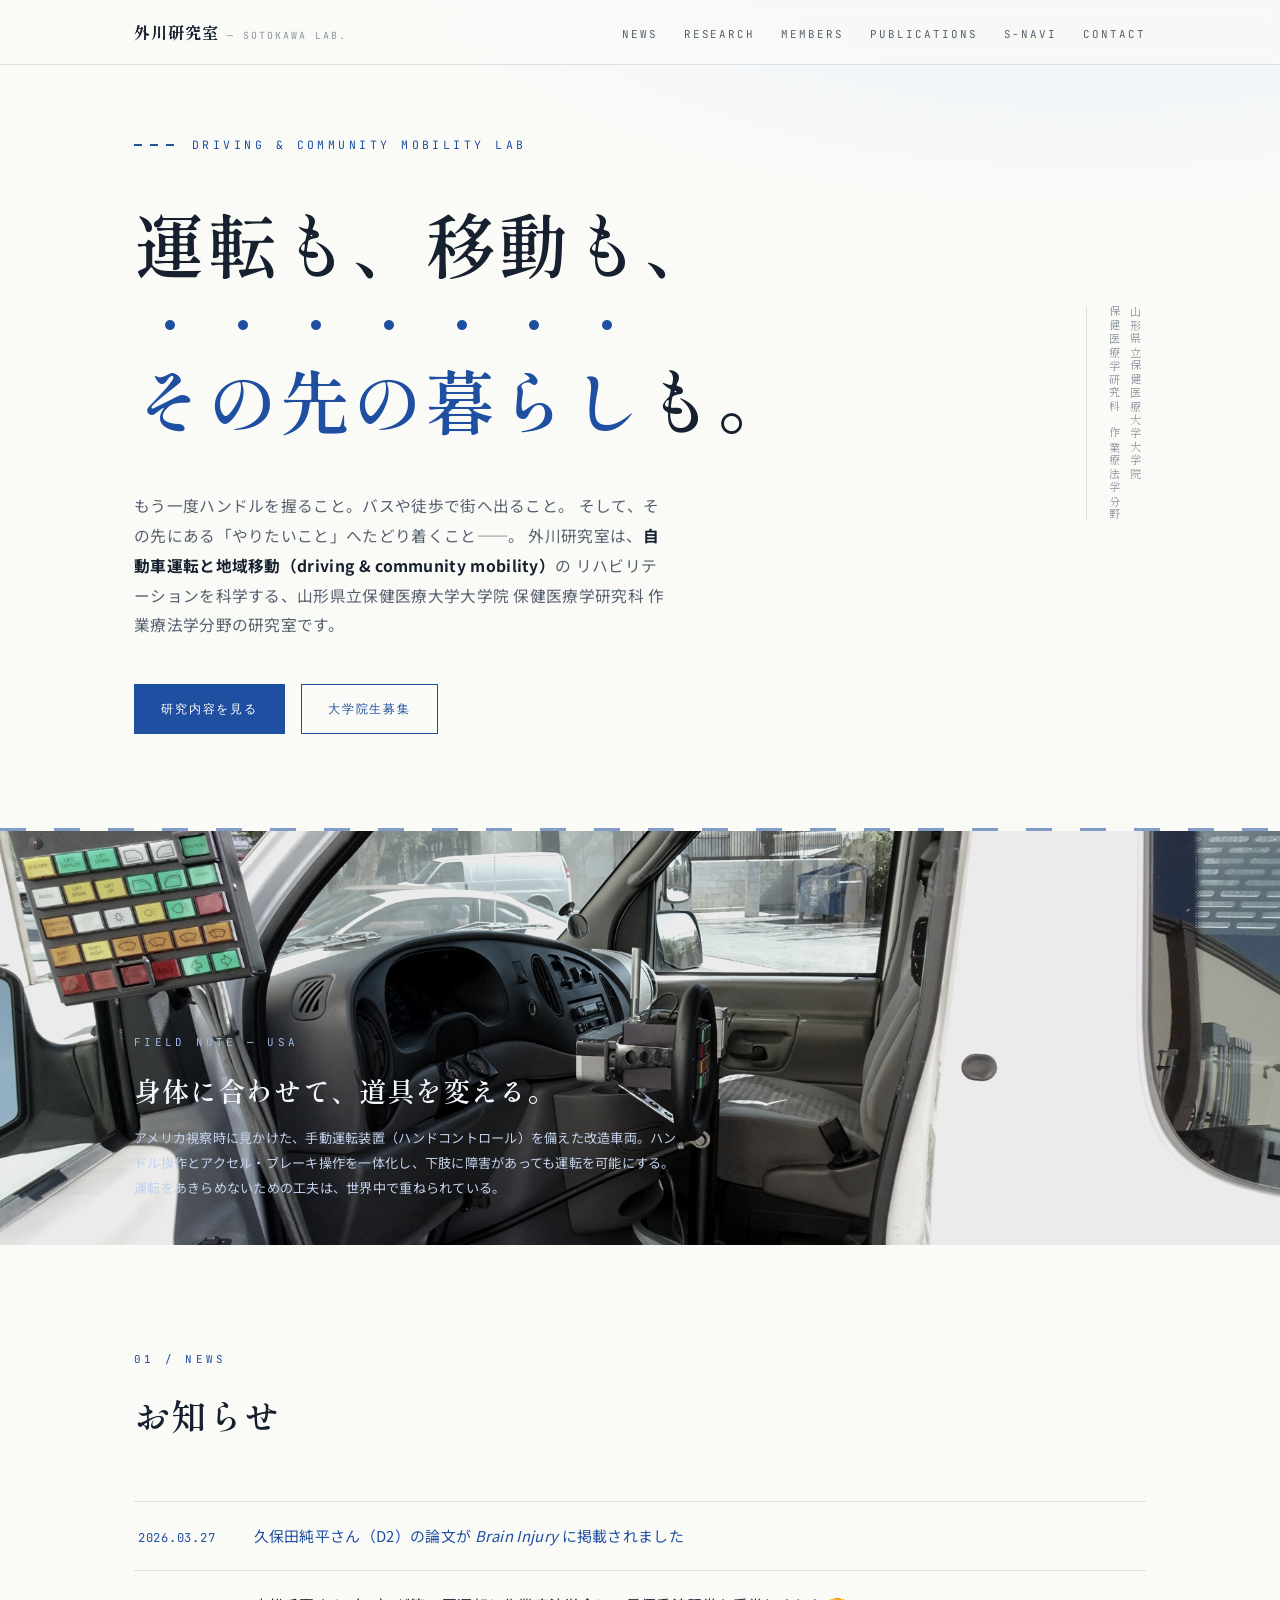
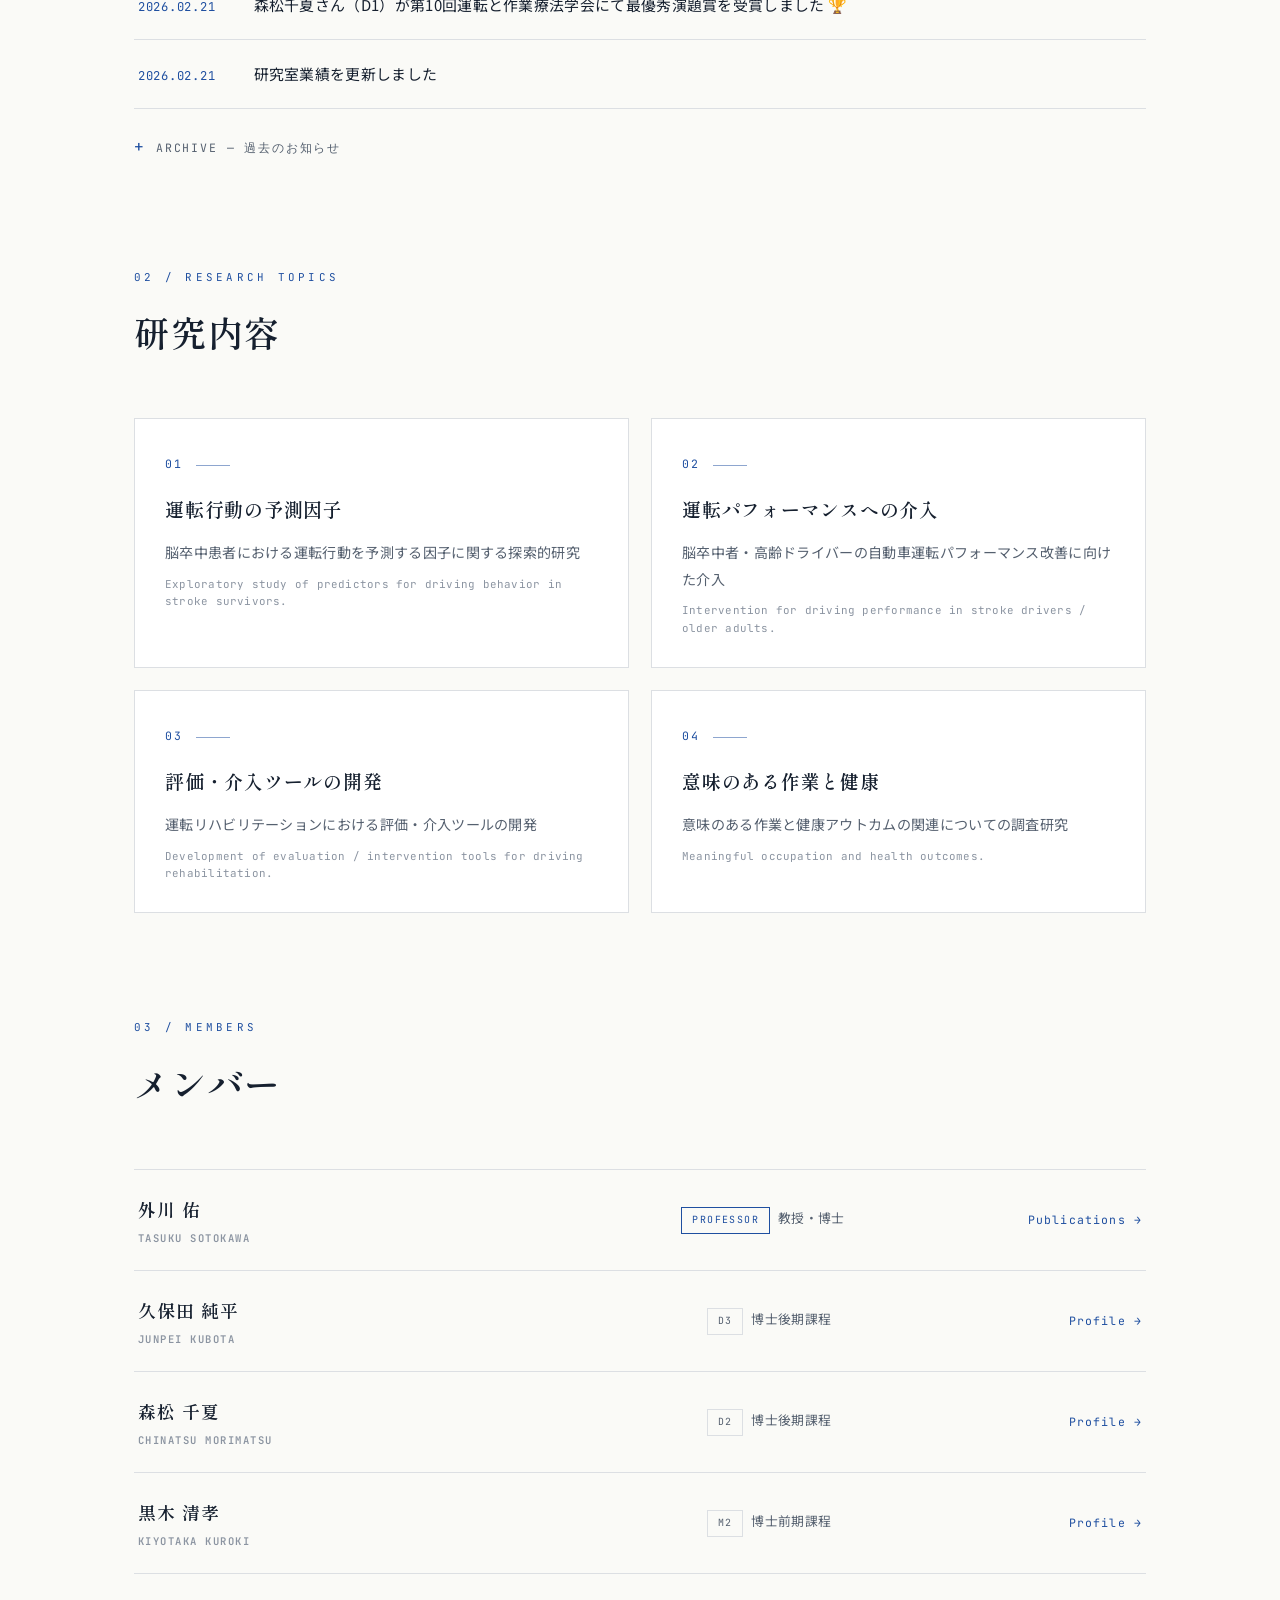
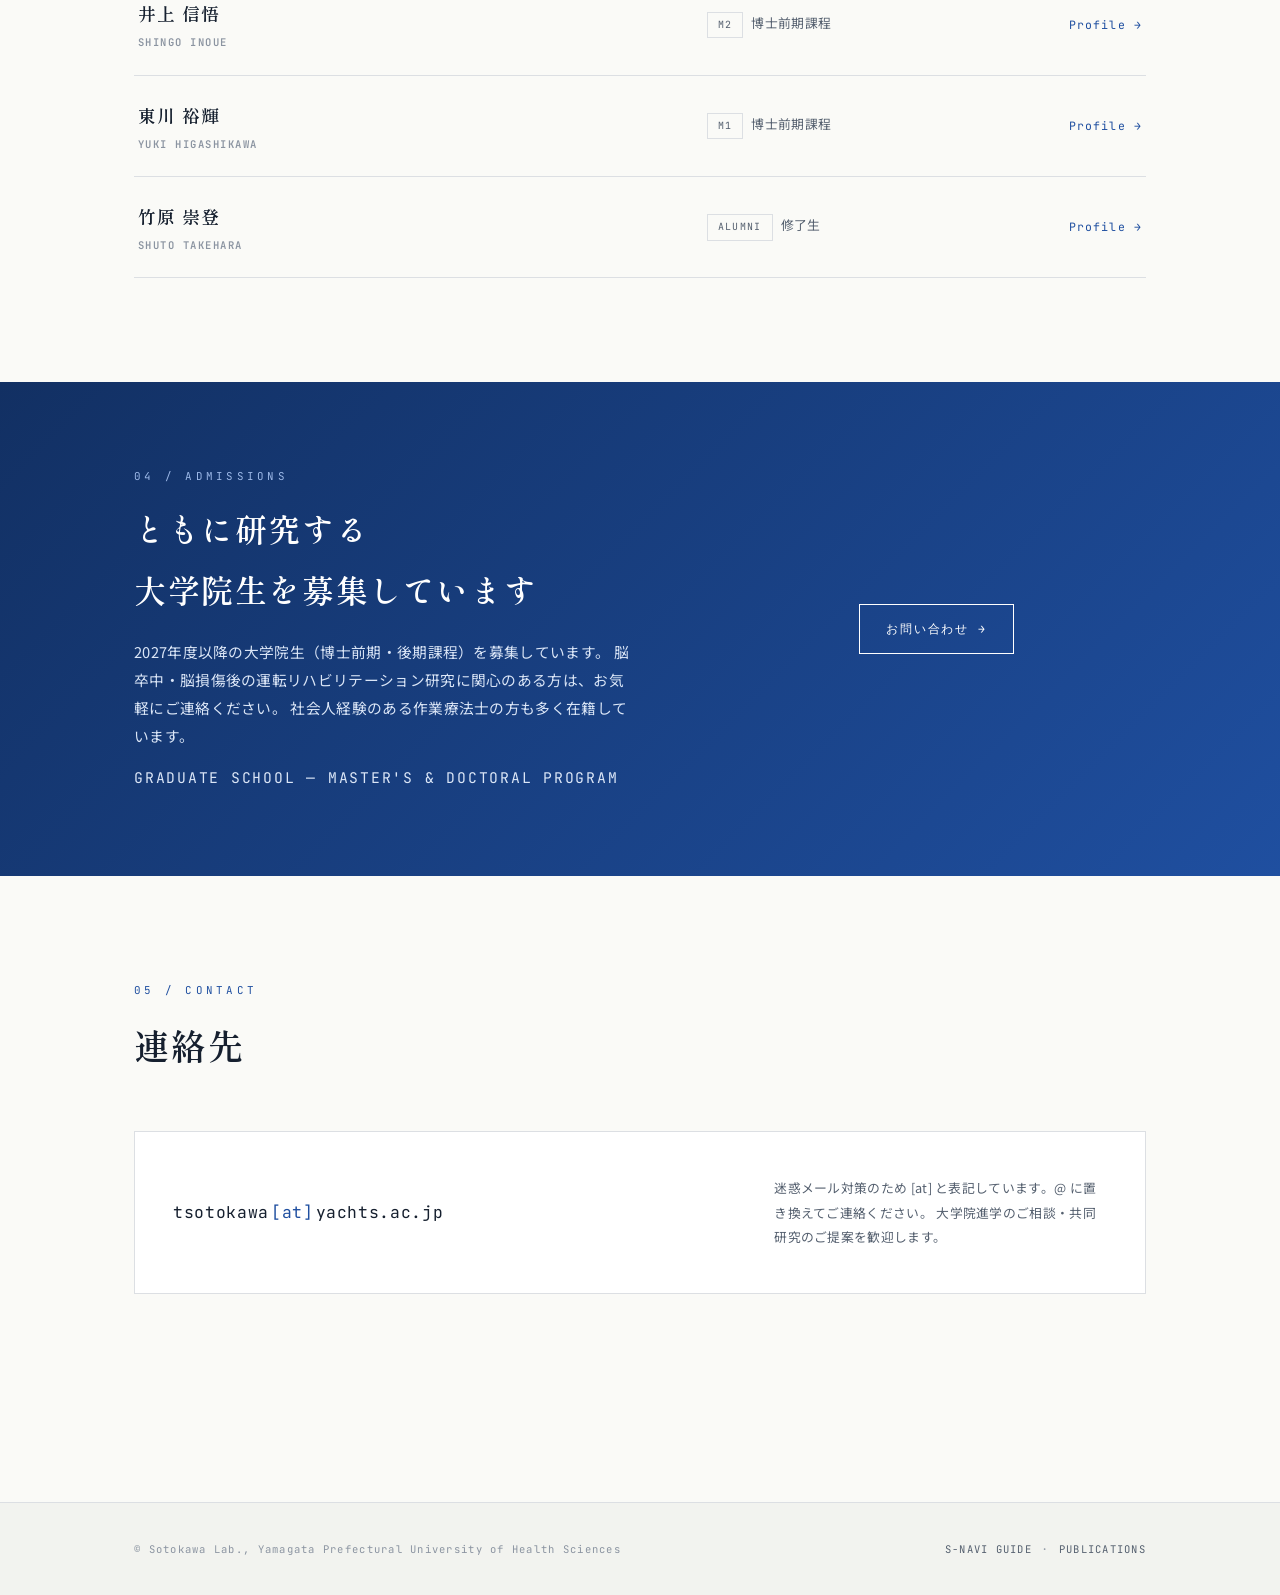
==== index.html @ 1667c3cc "実写真を追加：外川先生ポートレート・海外調査のフィールド写真 - members.html: 外川先生の顔写真を円形プロフィールに反映 - index.html: Hero直後にフィールド写真バンドを" ====
<!DOCTYPE html>
<html lang="ja">
<head>
<meta charset="UTF-8">
<meta name="viewport" content="width=device-width, initial-scale=1.0">
<title>外川研究室 Sotokawa Lab.｜山形県立保健医療大学</title>
<meta name="description" content="脳卒中・脳損傷後の自動車運転と地域移動（driving & community mobility）のリハビリテーションを研究する、山形県立保健医療大学 外川佑研究室。">
<link rel="preconnect" href="https://fonts.googleapis.com">
<link rel="preconnect" href="https://fonts.gstatic.com" crossorigin>
<link href="https://fonts.googleapis.com/css2?family=Shippori+Mincho+B1:wght@400;600;700&family=Noto+Sans+JP:wght@400;500;700&family=JetBrains+Mono:ital,wght@0,400;0,500;1,400&display=swap" rel="stylesheet">
<link rel="icon" href="favicon.svg" type="image/svg+xml">
<link rel="stylesheet" href="css/style.css">
</head>
<body>

<nav class="nav">
  <div class="nav-inner">
    <a class="nav-brand" href="index.html">外川研究室<span class="brand-en"> — SOTOKAWA LAB.</span></a>
    <ul class="nav-links">
      <li><a href="#news">News</a></li>
      <li><a href="#research">Research</a></li>
      <li><a href="members.html">Members</a></li>
      <li><a href="publications.html">Publications</a></li>
      <li><a href="snavi.html">S-Navi</a></li>
      <li><a href="#contact">Contact</a></li>
    </ul>
  </div>
</nav>

<!-- ================= HERO ================= -->
<header class="hero">
  <div class="hero-inner">
    <p class="hero-label rise">Driving &amp; Community Mobility Lab</p>
    <h1 class="hero-title rise">運転も、移動も、<br><em>その先の暮らし</em>も。</h1>
    <p class="hero-lede rise">
      もう一度ハンドルを握ること。バスや徒歩で街へ出ること。
      そして、その先にある「やりたいこと」へたどり着くこと——。
      外川研究室は、<strong>自動車運転と地域移動（driving &amp; community mobility）</strong>の
      リハビリテーションを科学する、山形県立保健医療大学大学院 保健医療学研究科 作業療法学分野の研究室です。
    </p>
    <div class="hero-cta rise">
      <a class="btn solid" href="#research">研究内容を見る</a>
      <a class="btn" href="#admissions">大学院生募集</a>
    </div>
    <div class="hero-vertical">山形県立保健医療大学大学院<br>保健医療学研究科　作業療法学分野</div>
  </div>
</header>

<hr class="road">

<!-- ================= FIELD PHOTO ================= -->
<section class="field-photo reveal">
  <div class="field-photo-media" style="background-image:url('img/adaptive-van-usa.jpg')" role="img" aria-label="アメリカで撮影した、手動運転装置（ハンドコントロール）を装備した改造車両の運転席"></div>
  <div class="field-photo-caption">
    <span class="sec-label">Field Note — USA</span>
    <p>身体に合わせて、道具を変える。</p>
    <p class="sub">アメリカ視察時に見かけた、手動運転装置（ハンドコントロール）を備えた改造車両。ハンドル操作とアクセル・ブレーキ操作を一体化し、下肢に障害があっても運転を可能にする。運転をあきらめないための工夫は、世界中で重ねられている。</p>
  </div>
</section>

<!-- ================= NEWS ================= -->
<section class="section" id="news">
  <div class="sec-head reveal">
    <span class="sec-label">01 / News</span>
    <h2 class="sec-title">お知らせ</h2>
  </div>
  <ul class="news-list reveal">
    <li>
      <span class="news-date">2026.03.27</span>
      <span class="news-body"><a href="https://www.tandfonline.com/eprint/IPPAYUHFFEUCVNZJGW8H/full?target=10.1080/02699052.2026.2617467">久保田純平さん（D2）の論文が <i>Brain Injury</i> に掲載されました</a></span>
    </li>
    <li>
      <span class="news-date">2026.02.21</span>
      <span class="news-body">森松千夏さん（D1）が第10回運転と作業療法学会にて最優秀演題賞を受賞しました 🏆</span>
    </li>
    <li>
      <span class="news-date">2026.02.21</span>
      <span class="news-body">研究室業績を更新しました</span>
    </li>
  </ul>
  <details class="archive reveal">
    <summary>Archive — 過去のお知らせ</summary>
    <ul class="news-list">
      <li>
        <span class="news-date">2025.04.22</span>
        <span class="news-body"><a href="https://pmc.ncbi.nlm.nih.gov/articles/PMC12008731/">竹原崇登さん（D3）の論文が <i>Cureus Journal of Medical Science</i> に掲載されました</a></span>
      </li>
      <li>
        <span class="news-date">2025.02.09</span>
        <span class="news-body"><a href="snavi-r-matching.html">RでSナビデータと神経心理検査データベースをマッチングする方法を公開しました</a></span>
      </li>
    </ul>
  </details>
</section>

<!-- ================= RESEARCH ================= -->
<section class="section" id="research">
  <div class="sec-head reveal">
    <span class="sec-label">02 / Research Topics</span>
    <h2 class="sec-title">研究内容</h2>
  </div>
  <div class="topics">
    <article class="topic reveal">
      <span class="topic-no">01</span>
      <h3>運転行動の予測因子</h3>
      <p>脳卒中患者における運転行動を予測する因子に関する探索的研究</p>
      <span class="en">Exploratory study of predictors for driving behavior in stroke survivors.</span>
    </article>
    <article class="topic reveal">
      <span class="topic-no">02</span>
      <h3>運転パフォーマンスへの介入</h3>
      <p>脳卒中者・高齢ドライバーの自動車運転パフォーマンス改善に向けた介入</p>
      <span class="en">Intervention for driving performance in stroke drivers / older adults.</span>
    </article>
    <article class="topic reveal">
      <span class="topic-no">03</span>
      <h3>評価・介入ツールの開発</h3>
      <p>運転リハビリテーションにおける評価・介入ツールの開発</p>
      <span class="en">Development of evaluation / intervention tools for driving rehabilitation.</span>
    </article>
    <article class="topic reveal">
      <span class="topic-no">04</span>
      <h3>意味のある作業と健康</h3>
      <p>意味のある作業と健康アウトカムの関連についての調査研究</p>
      <span class="en">Meaningful occupation and health outcomes.</span>
    </article>
  </div>
</section>

<!-- ================= MEMBERS ================= -->
<section class="section" id="members">
  <div class="sec-head reveal">
    <span class="sec-label">03 / Members</span>
    <h2 class="sec-title">メンバー</h2>
  </div>
  <div class="member-rows reveal">
    <div class="member-row">
      <div class="member-name">外川 佑<span class="romaji">Tasuku Sotokawa</span></div>
      <div class="member-role"><span class="tag prof">Professor</span>教授・博士</div>
      <a class="member-link" href="publications.html">Publications →</a>
    </div>
    <div class="member-row">
      <div class="member-name">久保田 純平<span class="romaji">Junpei Kubota</span></div>
      <div class="member-role"><span class="tag">D3</span>博士後期課程</div>
      <a class="member-link" href="members.html#kubota">Profile →</a>
    </div>
    <div class="member-row">
      <div class="member-name">森松 千夏<span class="romaji">Chinatsu Morimatsu</span></div>
      <div class="member-role"><span class="tag">D2</span>博士後期課程</div>
      <a class="member-link" href="members.html#morimatsu">Profile →</a>
    </div>
    <div class="member-row">
      <div class="member-name">黒木 清孝<span class="romaji">Kiyotaka Kuroki</span></div>
      <div class="member-role"><span class="tag">M2</span>博士前期課程</div>
      <a class="member-link" href="members.html#kuroki">Profile →</a>
    </div>
    <div class="member-row">
      <div class="member-name">井上 信悟<span class="romaji">Shingo Inoue</span></div>
      <div class="member-role"><span class="tag">M2</span>博士前期課程</div>
      <a class="member-link" href="members.html#inoue">Profile →</a>
    </div>
    <div class="member-row">
      <div class="member-name">東川 裕輝<span class="romaji">Yuki Higashikawa</span></div>
      <div class="member-role"><span class="tag">M1</span>博士前期課程</div>
      <a class="member-link" href="members.html#higashikawa">Profile →</a>
    </div>
    <div class="member-row">
      <div class="member-name">竹原 崇登<span class="romaji">Shuto Takehara</span></div>
      <div class="member-role"><span class="tag">Alumni</span>修了生</div>
      <a class="member-link" href="members.html#takehara">Profile →</a>
    </div>
  </div>
</section>

<!-- ================= ADMISSIONS ================= -->
<div class="admissions" id="admissions">
  <div class="admissions-inner">
    <div class="reveal">
      <span class="sec-label">04 / Admissions</span>
      <h2>ともに研究する<br>大学院生を募集しています</h2>
      <p>
        2027年度以降の大学院生（博士前期・後期課程）を募集しています。
        脳卒中・脳損傷後の運転リハビリテーション研究に関心のある方は、お気軽にご連絡ください。
        社会人経験のある作業療法士の方も多く在籍しています。
      </p>
      <p class="admissions-note">GRADUATE SCHOOL — MASTER'S &amp; DOCTORAL PROGRAM</p>
    </div>
    <div class="reveal" style="text-align:center;">
      <a class="btn" href="#contact">お問い合わせ →</a>
    </div>
  </div>
</div>

<!-- ================= CONTACT ================= -->
<section class="section" id="contact">
  <div class="sec-head reveal">
    <span class="sec-label">05 / Contact</span>
    <h2 class="sec-title">連絡先</h2>
  </div>
  <div class="contact-box reveal">
    <div>
      <div class="contact-mail" id="mail">tsotokawa<span class="at">[at]</span>yachts.ac.jp</div>
    </div>
    <p class="contact-note">
      迷惑メール対策のため [at] と表記しています。@ に置き換えてご連絡ください。
      大学院進学のご相談・共同研究のご提案を歓迎します。
    </p>
  </div>
</section>

<footer class="footer">
  <div class="footer-inner">
    <span>© Sotokawa Lab., Yamagata Prefectural University of Health Sciences</span>
    <span><a href="snavi.html">S-NAVI GUIDE</a> ・ <a href="publications.html">PUBLICATIONS</a></span>
  </div>
</footer>

<script src="js/main.js"></script>
</body>
</html>
---- css/style.css ----
/* ==========================================================
   Sotokawa Lab. — アカデミック×ミニマル / ブルー基調
   Typography-driven: Shippori Mincho B1 × Noto Sans JP × JetBrains Mono
   ========================================================== */

:root {
  --paper: #fafaf7;
  --paper-2: #f2f3ef;
  --ink: #16202f;
  --ink-2: #55606f;
  --ink-3: #8b94a1;
  --blue: #1f4fa0;
  --blue-deep: #123063;
  --blue-pale: #e9f0fa;
  --line: #dcdfe3;
  --serif: 'Shippori Mincho B1', 'Hiragino Mincho ProN', serif;
  --sans: 'Noto Sans JP', 'Hiragino Kaku Gothic ProN', sans-serif;
  --mono: 'JetBrains Mono', 'Consolas', monospace;
  --maxw: 1060px;
}

* { margin: 0; padding: 0; box-sizing: border-box; }

html { scroll-behavior: smooth; scroll-padding-top: 84px; }

body {
  font-family: var(--sans);
  font-weight: 400;
  background: var(--paper);
  color: var(--ink);
  line-height: 1.9;
  font-size: 15.5px;
  letter-spacing: 0.02em;
  -webkit-font-smoothing: antialiased;
}

::selection { background: var(--blue); color: #fff; }

a { color: var(--blue); text-decoration: none; }
a:hover { text-decoration: underline; text-underline-offset: 3px; }

/* ---------- 道路のセンターライン（シグネチャ・ディバイダ） ---------- */
.road {
  height: 3px;
  border: 0;
  background: repeating-linear-gradient(90deg,
    var(--blue) 0 26px, transparent 26px 54px);
  opacity: .55;
  margin: 0;
}

/* ---------- ナビゲーション ---------- */
.nav {
  position: fixed; top: 0; left: 0; right: 0; z-index: 100;
  background: rgba(250, 250, 247, .85);
  backdrop-filter: blur(10px);
  border-bottom: 1px solid var(--line);
}
.nav-inner {
  max-width: var(--maxw); margin: 0 auto;
  padding: 0 24px; height: 64px;
  display: flex; align-items: center; justify-content: space-between;
}
.nav-brand {
  font-family: var(--serif); font-weight: 700; font-size: 1.02rem;
  color: var(--ink); letter-spacing: .06em; white-space: nowrap;
}
.nav-brand:hover { text-decoration: none; color: var(--blue); }
.brand-en {
  font-family: var(--mono); font-weight: 400; font-size: .62rem;
  letter-spacing: .2em; color: var(--ink-3);
}
.nav-links {
  display: flex; gap: 26px; list-style: none;
  overflow-x: auto; scrollbar-width: none;
}
.nav-links::-webkit-scrollbar { display: none; }
.nav-links a {
  font-family: var(--mono); font-size: .68rem; letter-spacing: .18em;
  color: var(--ink-2); text-transform: uppercase; white-space: nowrap;
  padding-bottom: 4px; border-bottom: 2px solid transparent;
}
.nav-links a:hover, .nav-links a.active {
  color: var(--blue); border-bottom-color: var(--blue); text-decoration: none;
}
@media (max-width: 720px) {
  .nav-links { gap: 14px; }
  .nav-links a { font-size: .6rem; letter-spacing: .08em; }
  .nav-brand { font-size: .88rem; }
  .nav-brand .brand-en { display: none; }
}

/* ---------- ヒーロー ---------- */
.hero {
  min-height: 92vh;
  display: flex; align-items: center;
  position: relative;
  overflow: hidden;
  background:
    radial-gradient(1200px 500px at 85% -10%, var(--blue-pale) 0%, transparent 60%),
    var(--paper);
}
.hero-inner {
  max-width: var(--maxw); margin: 0 auto; padding: 120px 24px 80px;
  width: 100%;
  position: relative;
}
.hero-label {
  font-family: var(--mono); font-size: .72rem; letter-spacing: .3em;
  color: var(--blue); text-transform: uppercase;
  display: flex; align-items: center; gap: 14px;
  margin-bottom: 34px;
}
.hero-label::before {
  content: ""; display: block; width: 44px; height: 2px;
  background: repeating-linear-gradient(90deg, var(--blue) 0 8px, transparent 8px 16px);
}
.hero-title {
  font-family: var(--serif); font-weight: 600;
  font-size: clamp(2.4rem, 6vw, 4.4rem);
  line-height: 1.5; letter-spacing: .04em;
  margin-bottom: 40px;
}
.hero-title em {
  font-style: normal; color: var(--blue);
  text-emphasis: filled dot var(--blue);
  -webkit-text-emphasis: filled dot var(--blue);
}
.hero-lede {
  max-width: 34em; color: var(--ink-2); font-size: .98rem;
  margin-bottom: 44px;
}
.hero-lede strong { color: var(--ink); font-weight: 700; }
.hero-cta { display: flex; gap: 16px; flex-wrap: wrap; }
.btn {
  display: inline-block; font-family: var(--mono); font-size: .72rem;
  letter-spacing: .16em; text-transform: uppercase;
  padding: 13px 26px; border: 1px solid var(--blue);
  color: var(--blue); transition: all .25s ease;
}
.btn:hover { background: var(--blue); color: #fff; text-decoration: none; }
.btn.solid { background: var(--blue); color: #fff; }
.btn.solid:hover { background: var(--blue-deep); border-color: var(--blue-deep); }

/* 縦書きアクセント */
.hero-vertical {
  position: absolute; right: 24px; top: 50%;
  transform: translateY(-50%);
  writing-mode: vertical-rl;
  font-family: var(--serif); font-size: .7rem; letter-spacing: .22em;
  color: var(--ink-3);
  border-left: 1px solid var(--line); padding-left: 16px;
  height: auto; max-height: 76vh;
}
@media (max-width: 900px) { .hero-vertical { display: none; } }

/* ヒーロー登場アニメーション */
.hero .rise { opacity: 0; transform: translateY(22px); animation: rise .9s cubic-bezier(.2,.7,.3,1) forwards; }
.hero .rise:nth-child(1) { animation-delay: .1s; }
.hero .rise:nth-child(2) { animation-delay: .25s; }
.hero .rise:nth-child(3) { animation-delay: .45s; }
.hero .rise:nth-child(4) { animation-delay: .6s; }
@keyframes rise { to { opacity: 1; transform: none; } }

/* ---------- フィールドフォト（ブルーデュオトーン写真バンド） ---------- */
.field-photo {
  position: relative; height: 46vh; min-height: 320px; max-height: 520px;
  overflow: hidden; background: var(--blue-deep);
}
.field-photo-media {
  position: absolute; inset: 0;
  background-size: cover; background-position: center 38%;
  filter: grayscale(60%) contrast(1.1) brightness(.92);
}
.field-photo::before {
  content: ""; position: absolute; inset: 0;
  background:
    linear-gradient(180deg, rgba(18,48,99,.1) 0%, rgba(13,22,40,.88) 100%),
    linear-gradient(90deg, rgba(18,48,99,.5) 0%, transparent 55%);
  mix-blend-mode: multiply;
}
.field-photo-caption {
  position: absolute; left: 0; right: 0; bottom: 0; z-index: 1;
  max-width: var(--maxw); margin: 0 auto; padding: 0 24px 34px;
}
.field-photo-caption .sec-label { color: #9db9e8; }
.field-photo-caption p {
  font-family: var(--serif); font-weight: 600; color: #f3f6fc;
  font-size: clamp(1.2rem, 2.6vw, 1.7rem); letter-spacing: .04em;
  margin: 6px 0 10px;
}
.field-photo-caption p.sub {
  font-family: var(--sans); font-weight: 400; font-size: .82rem;
  color: #c3d2ec; max-width: 42em; line-height: 1.9; letter-spacing: .02em;
}
@media (max-width: 640px) {
  .field-photo { height: 56vh; }
}

/* ---------- セクション共通 ---------- */
.section { max-width: var(--maxw); margin: 0 auto; padding: 104px 24px 0; }
.section:last-of-type { padding-bottom: 104px; }
.sec-head { margin-bottom: 52px; }
.sec-label {
  font-family: var(--mono); font-size: .68rem; letter-spacing: .3em;
  color: var(--blue); text-transform: uppercase; display: block;
  margin-bottom: 12px;
}
.sec-title {
  font-family: var(--serif); font-weight: 600;
  font-size: clamp(1.6rem, 3.2vw, 2.2rem); letter-spacing: .05em;
}

/* スクロール・リビール */
.reveal { opacity: 0; transform: translateY(26px); transition: opacity .8s ease, transform .8s cubic-bezier(.2,.7,.3,1); }
.reveal.in { opacity: 1; transform: none; }

/* ---------- News ---------- */
.news-list { list-style: none; border-top: 1px solid var(--line); }
.news-list li {
  display: flex; gap: 28px; padding: 20px 4px;
  border-bottom: 1px solid var(--line); align-items: baseline;
}
.news-date {
  font-family: var(--mono); font-size: .76rem; color: var(--blue);
  letter-spacing: .06em; flex: 0 0 7.2em;
}
.news-body { flex: 1; font-size: .93rem; }
@media (max-width: 600px) {
  .news-list li { flex-direction: column; gap: 4px; }
}
details.archive { margin-top: 22px; }
details.archive summary {
  cursor: pointer; font-family: var(--mono); font-size: .72rem;
  letter-spacing: .16em; color: var(--ink-2); text-transform: uppercase;
  list-style: none; display: inline-flex; align-items: center; gap: 10px;
}
details.archive summary::-webkit-details-marker { display: none; }
details.archive summary::before { content: "+"; color: var(--blue); font-size: 1rem; }
details.archive[open] summary::before { content: "−"; }
details.archive summary:hover { color: var(--blue); }
details.archive .news-list { margin-top: 14px; border-top-color: transparent; }

/* ---------- Research（4カード） ---------- */
.topics { display: grid; grid-template-columns: 1fr 1fr; gap: 22px; }
@media (max-width: 720px) { .topics { grid-template-columns: 1fr; } }
.topic {
  border: 1px solid var(--line); background: #fff;
  padding: 34px 30px 30px; position: relative;
  transition: border-color .3s ease, transform .3s ease, box-shadow .3s ease;
}
.topic:hover {
  border-color: var(--blue); transform: translateY(-4px);
  box-shadow: 0 14px 34px -18px rgba(31, 79, 160, .35);
}
.topic-no {
  font-family: var(--mono); font-size: .72rem; letter-spacing: .2em;
  color: var(--blue); display: block; margin-bottom: 16px;
}
.topic-no::after {
  content: ""; display: inline-block; vertical-align: middle;
  width: 34px; height: 1px; background: var(--blue); margin-left: 12px; opacity: .5;
}
.topic h3 {
  font-family: var(--serif); font-weight: 600; font-size: 1.18rem;
  letter-spacing: .04em; margin-bottom: 12px;
}
.topic p { font-size: .88rem; color: var(--ink-2); margin-bottom: 10px; }
.topic .en {
  font-family: var(--mono); font-size: .68rem; color: var(--ink-3);
  letter-spacing: .02em; line-height: 1.6; display: block;
}

/* ---------- Members ---------- */
.member-rows { border-top: 1px solid var(--line); }
.member-row {
  display: grid; grid-template-columns: 1.6fr 1fr auto;
  gap: 18px; align-items: center;
  padding: 22px 4px; border-bottom: 1px solid var(--line);
  transition: background .25s ease;
}
.member-row:hover { background: #fff; }
.member-name { font-family: var(--serif); font-weight: 600; font-size: 1.12rem; letter-spacing: .06em; }
.member-name .romaji {
  font-family: var(--mono); font-size: .66rem; color: var(--ink-3);
  letter-spacing: .14em; display: block; margin-top: 2px; text-transform: uppercase;
}
.member-role { font-size: .8rem; color: var(--ink-2); }
.tag {
  display: inline-block; font-family: var(--mono); font-size: .62rem;
  letter-spacing: .14em; padding: 3px 10px; border: 1px solid var(--line);
  color: var(--ink-2); margin-right: 8px; text-transform: uppercase;
}
.tag.prof { border-color: var(--blue); color: var(--blue); }
.member-link { font-family: var(--mono); font-size: .72rem; letter-spacing: .1em; white-space: nowrap; }
@media (max-width: 640px) {
  .member-row { grid-template-columns: 1fr; gap: 6px; }
}

/* ---------- Admissions ---------- */
.admissions {
  background: linear-gradient(135deg, var(--blue-deep) 0%, var(--blue) 100%);
  color: #fff; margin-top: 104px;
}
.admissions-inner {
  max-width: var(--maxw); margin: 0 auto; padding: 84px 24px;
  display: grid; grid-template-columns: 1.3fr 1fr; gap: 48px; align-items: center;
}
@media (max-width: 760px) { .admissions-inner { grid-template-columns: 1fr; } }
.admissions .sec-label { color: #9db9e8; }
.admissions h2 {
  font-family: var(--serif); font-weight: 600;
  font-size: clamp(1.5rem, 3vw, 2rem); letter-spacing: .05em; margin-bottom: 18px;
}
.admissions p { font-size: .92rem; color: #dbe6f7; max-width: 34em; }
.admissions .btn { border-color: #fff; color: #fff; }
.admissions .btn:hover { background: #fff; color: var(--blue-deep); }
.admissions-note { font-family: var(--mono); font-size: .68rem; letter-spacing: .12em; color: #9db9e8; margin-top: 14px; }

/* ---------- Contact ---------- */
.contact-box {
  border: 1px solid var(--line); background: #fff; padding: 44px 38px;
  display: flex; flex-wrap: wrap; gap: 34px; justify-content: space-between; align-items: center;
}
.contact-mail { font-family: var(--mono); font-size: 1.02rem; letter-spacing: .04em; color: var(--ink); }
.contact-mail .at { color: var(--blue); padding: 0 2px; }
.contact-note { font-size: .8rem; color: var(--ink-2); max-width: 26em; }

/* ---------- フッター ---------- */
.footer { margin-top: 104px; border-top: 1px solid var(--line); background: var(--paper-2); }
.footer-inner {
  max-width: var(--maxw); margin: 0 auto; padding: 36px 24px;
  display: flex; flex-wrap: wrap; gap: 12px; justify-content: space-between;
  font-family: var(--mono); font-size: .66rem; letter-spacing: .12em; color: var(--ink-3);
}
.footer a { color: var(--ink-2); }

/* ---------- サブページ・ヘッダ ---------- */
.page-head {
  max-width: var(--maxw); margin: 0 auto; padding: 150px 24px 0;
}
.page-head .sec-label { margin-bottom: 14px; }
.page-head h1 {
  font-family: var(--serif); font-weight: 600;
  font-size: clamp(2rem, 4.6vw, 3rem); letter-spacing: .05em; margin-bottom: 18px;
}
.page-head .lede { color: var(--ink-2); font-size: .95rem; max-width: 40em; margin-bottom: 44px; }

/* ---------- Publications ---------- */
.pub-year {
  font-family: var(--mono); font-size: 1rem; letter-spacing: .2em; color: var(--blue);
  margin: 56px 0 6px; display: flex; align-items: center; gap: 18px;
}
.pub-year::after { content: ""; flex: 1; height: 1px; background: var(--line); }
.pub-list { list-style: none; counter-reset: pub; }
.pub-list li {
  counter-increment: pub;
  padding: 16px 0 16px 3.2em; position: relative;
  border-bottom: 1px dashed var(--line);
  font-size: .89rem; color: var(--ink-2); line-height: 1.85;
}
.pub-list li::before {
  content: counter(pub, decimal-leading-zero);
  position: absolute; left: 0; top: 18px;
  font-family: var(--mono); font-size: .72rem; color: var(--ink-3); letter-spacing: .08em;
}
.pub-list b { color: var(--ink); font-weight: 700; }
.pub-list a { word-break: break-word; }

/* ---------- Members ページ（プロフィール） ---------- */
.profile {
  border: 1px solid var(--line); background: #fff;
  padding: 36px 34px; margin-bottom: 22px;
  display: grid; grid-template-columns: auto 1fr; gap: 28px; align-items: start;
}
@media (max-width: 620px) { .profile { grid-template-columns: 1fr; } }
.profile-avatar {
  width: 76px; height: 76px; border-radius: 50%;
  background: var(--blue-pale); color: var(--blue);
  font-family: var(--serif); font-weight: 600; font-size: 1.5rem;
  display: flex; align-items: center; justify-content: center; letter-spacing: .05em;
  flex-shrink: 0; overflow: hidden;
}
.profile-avatar.has-photo { border: 1px solid var(--line); }
.profile-avatar.has-photo img {
  width: 100%; height: 100%; object-fit: cover; display: block;
}
.profile h3 { font-family: var(--serif); font-size: 1.3rem; font-weight: 600; letter-spacing: .05em; }
.profile .romaji { font-family: var(--mono); font-size: .68rem; letter-spacing: .16em; color: var(--ink-3); text-transform: uppercase; }
.profile .role { margin: 8px 0 12px; }
.profile p { font-size: .88rem; color: var(--ink-2); }
.profile ul { margin: 10px 0 0 1.2em; font-size: .85rem; color: var(--ink-2); }
.profile li { margin: 6px 0; line-height: 1.75; }
.profile h4 {
  font-family: var(--mono); font-size: .66rem; font-weight: 500;
  letter-spacing: .22em; color: var(--blue); text-transform: uppercase;
  margin: 26px 0 2px; display: flex; align-items: center; gap: 12px;
}
.profile h4::after { content: ""; flex: 1; height: 1px; background: var(--line); }

/* ---------- 記事本文（ガイドページ） ---------- */
.article { max-width: 780px; }
.article h2 {
  font-family: var(--serif); font-weight: 600; font-size: 1.35rem;
  letter-spacing: .05em; margin: 60px 0 18px;
  padding-left: 16px; border-left: 3px solid var(--blue);
}
.article h3 {
  font-family: var(--serif); font-weight: 600; font-size: 1.08rem;
  letter-spacing: .04em; margin: 40px 0 12px; color: var(--blue-deep);
}
.article p { margin: 0 0 18px; font-size: .93rem; }
.article ul { margin: 0 0 18px 1.4em; font-size: .93rem; }
.article ul ul { margin-bottom: 0; }
.article li { margin: 4px 0; }
.article img {
  width: 100%; height: auto; border: 1px solid var(--line);
  margin: 10px 0 6px; display: block;
}
.article .caption {
  font-family: var(--mono); font-size: .66rem; letter-spacing: .1em;
  color: var(--ink-3); margin-bottom: 28px;
}
.article .note {
  background: var(--blue-pale); border-left: 3px solid var(--blue);
  padding: 18px 22px; font-size: .85rem; margin: 24px 0;
}
.crumb {
  font-family: var(--mono); font-size: .68rem; letter-spacing: .14em;
  text-transform: uppercase;
}
.guide-toc { list-style: none; border-top: 1px solid var(--line); max-width: 780px; }
.guide-toc li { border-bottom: 1px solid var(--line); }
.guide-toc a {
  display: flex; justify-content: space-between; align-items: baseline; gap: 18px;
  padding: 16px 4px; color: var(--ink); font-size: .92rem;
}
.guide-toc a:hover { color: var(--blue); text-decoration: none; background: #fff; }
.guide-toc .where {
  font-family: var(--mono); font-size: .62rem; letter-spacing: .12em;
  color: var(--ink-3); white-space: nowrap; text-transform: uppercase;
}

/* ---------- コードブロック ---------- */
.codeblock {
  margin: 30px 0 40px;
  border: 1px solid #26314a; border-radius: 6px; overflow: hidden;
  box-shadow: 0 10px 26px -18px rgba(18, 48, 99, .5);
}
.codeblock-head {
  display: flex; justify-content: space-between; align-items: center;
  padding: 9px 14px; background: #1b2438; border-bottom: 1px solid #26314a;
  font-family: var(--mono); font-size: .66rem; letter-spacing: .12em; color: #9db3d8;
}
.codeblock-head .lang {
  display: inline-block; background: var(--blue); color: #fff;
  font-size: .58rem; letter-spacing: .18em; padding: 2px 8px;
  border-radius: 3px; margin-right: 10px; vertical-align: 1px;
}
.codeblock-head a { font-family: var(--mono); color: #9db3d8; }
.codeblock-head a:hover { color: #fff; }
.codeblock-head .btn-copy {
  cursor: pointer; border: 1px solid #3a4a6e; background: transparent;
  font-family: var(--mono); font-size: .6rem; letter-spacing: .1em;
  padding: 3px 10px; color: #9db3d8; border-radius: 3px;
}
.codeblock-head .btn-copy:hover { border-color: #fff; color: #fff; }
.codeblock pre {
  margin: 0; padding: 18px 20px; overflow-x: auto;
  background: #131b2c; color: #dce5f5;
  font-family: var(--mono); font-size: .78rem; line-height: 1.7;
}
.codeblock pre code { font-family: inherit; }

/* Rシンタックスハイライト */
.tok-com { color: #7c89a3; font-style: italic; }
.tok-str { color: #e6b878; }
.tok-kw  { color: #82b4f8; font-weight: 500; }
.tok-num { color: #9ee0c0; }

/* プレーン表示（フォルダ構造など・コードではないもの） */
.codeblock.plain {
  border: 1px dashed var(--line); border-radius: 0; box-shadow: none;
  margin: 18px 0 26px;
}
.codeblock.plain pre {
  background: var(--paper-2); color: var(--ink-2); font-size: .76rem;
}

/* ---------- S-navi ガイド ---------- */
.guide-cards { display: grid; grid-template-columns: repeat(3, 1fr); gap: 22px; }
@media (max-width: 780px) { .guide-cards { grid-template-columns: 1fr; } }
.disclaimer {
  margin-top: 56px; padding: 26px 30px; background: var(--paper-2);
  border-left: 3px solid var(--ink-3); font-size: .8rem; color: var(--ink-2);
}
.disclaimer strong { display: block; margin-bottom: 6px; color: var(--ink); font-family: var(--serif); letter-spacing: .08em; }
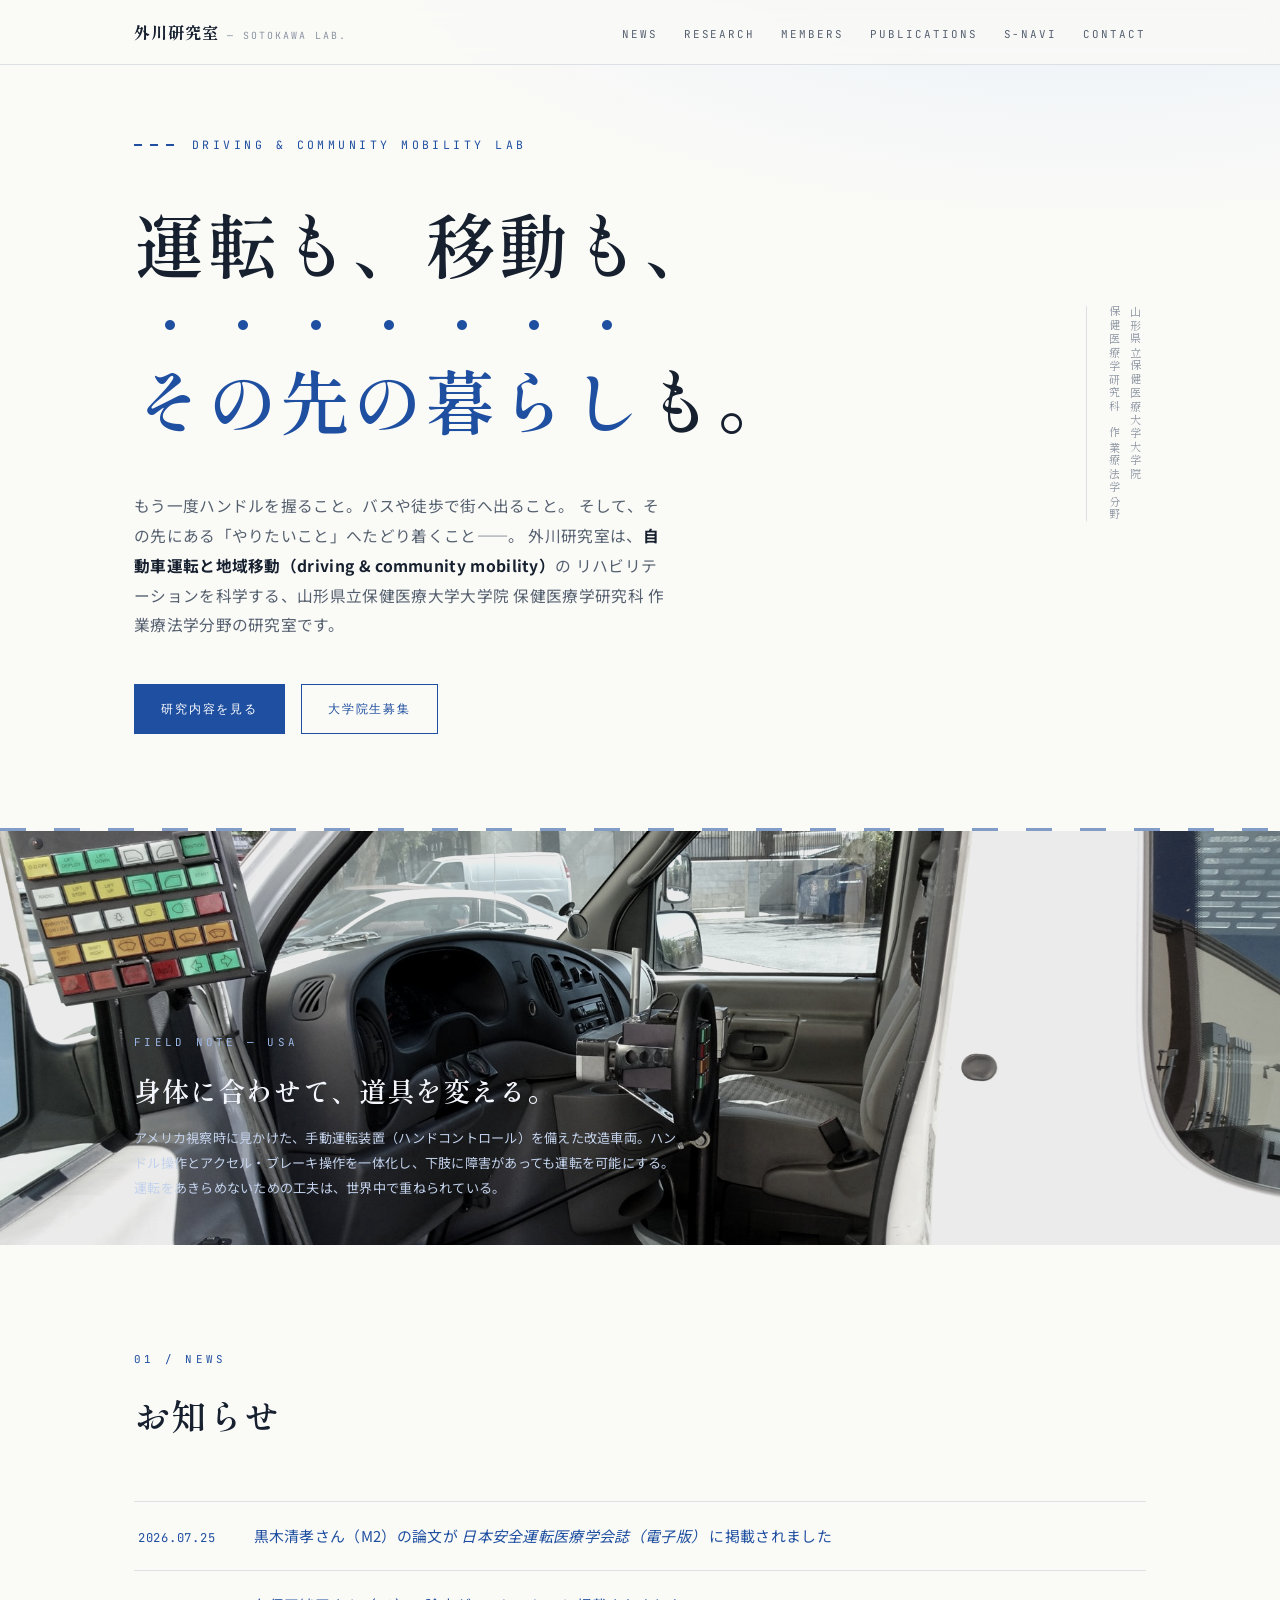
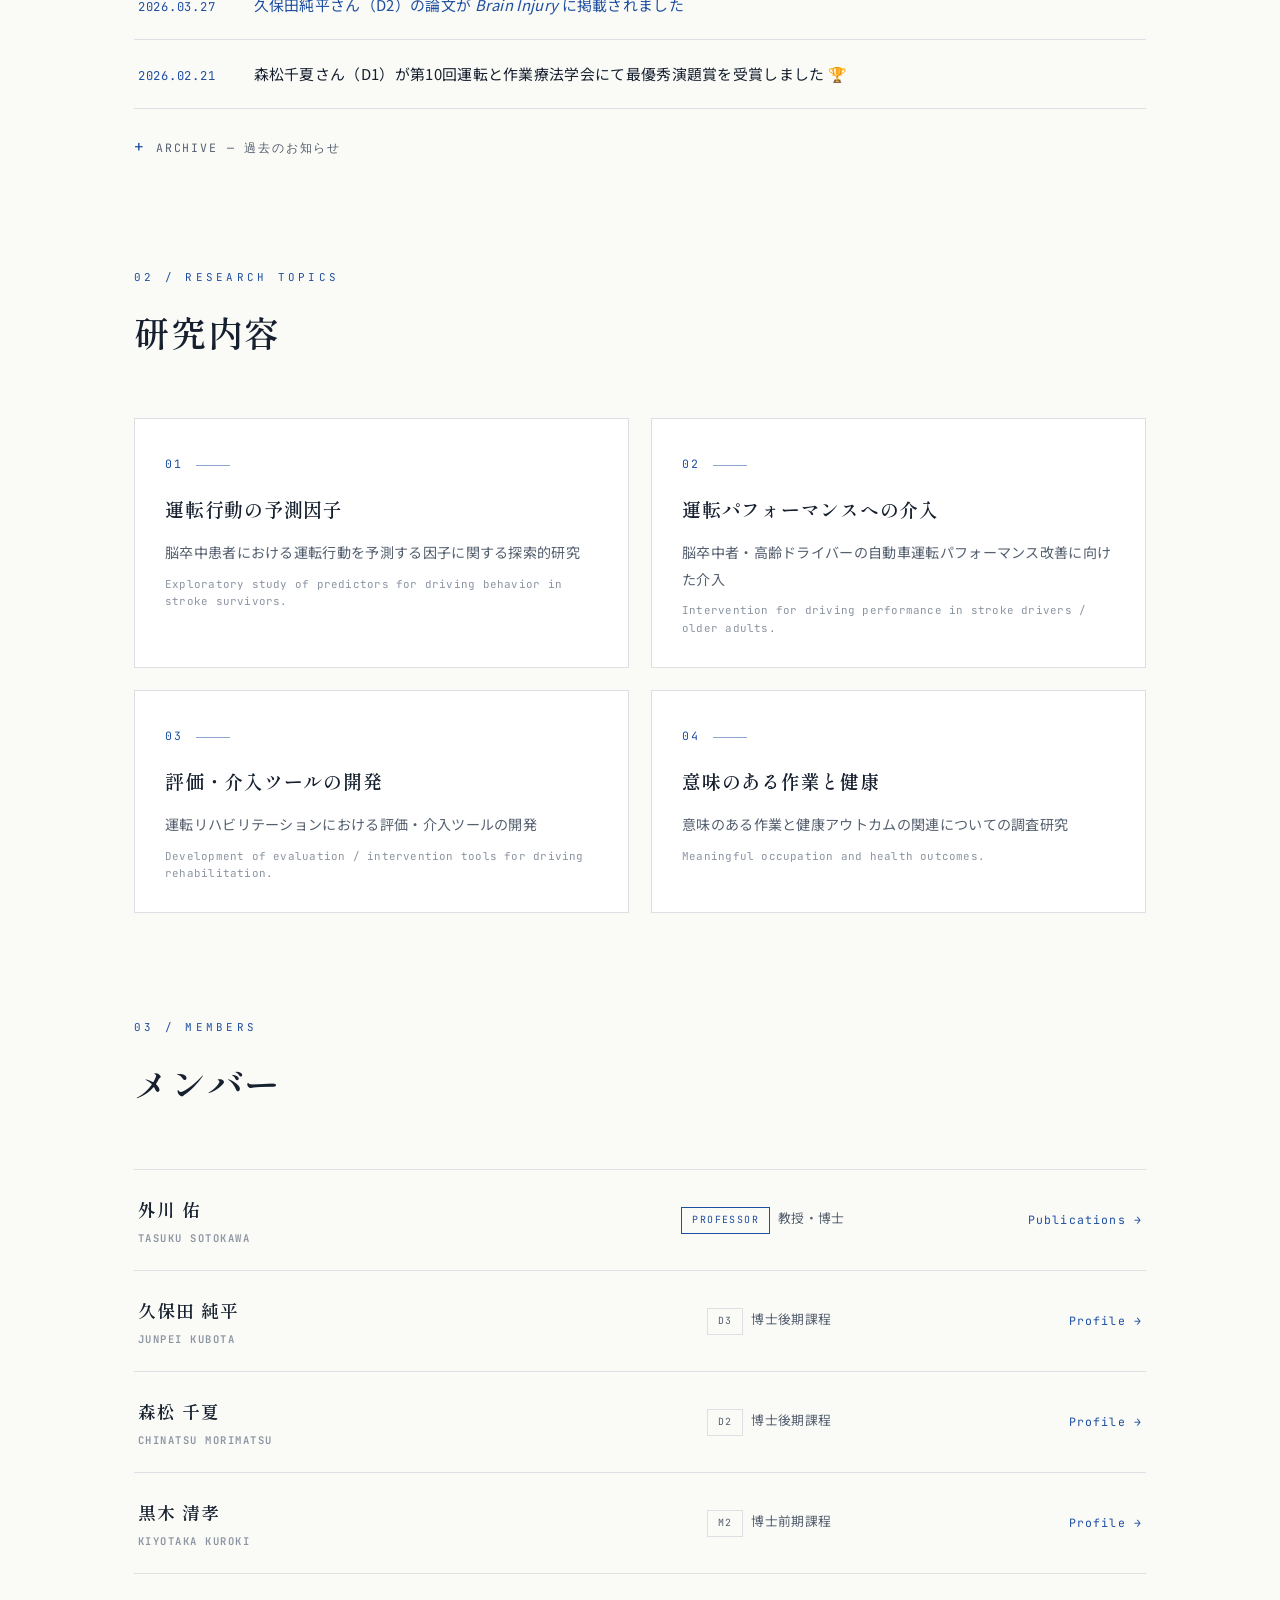
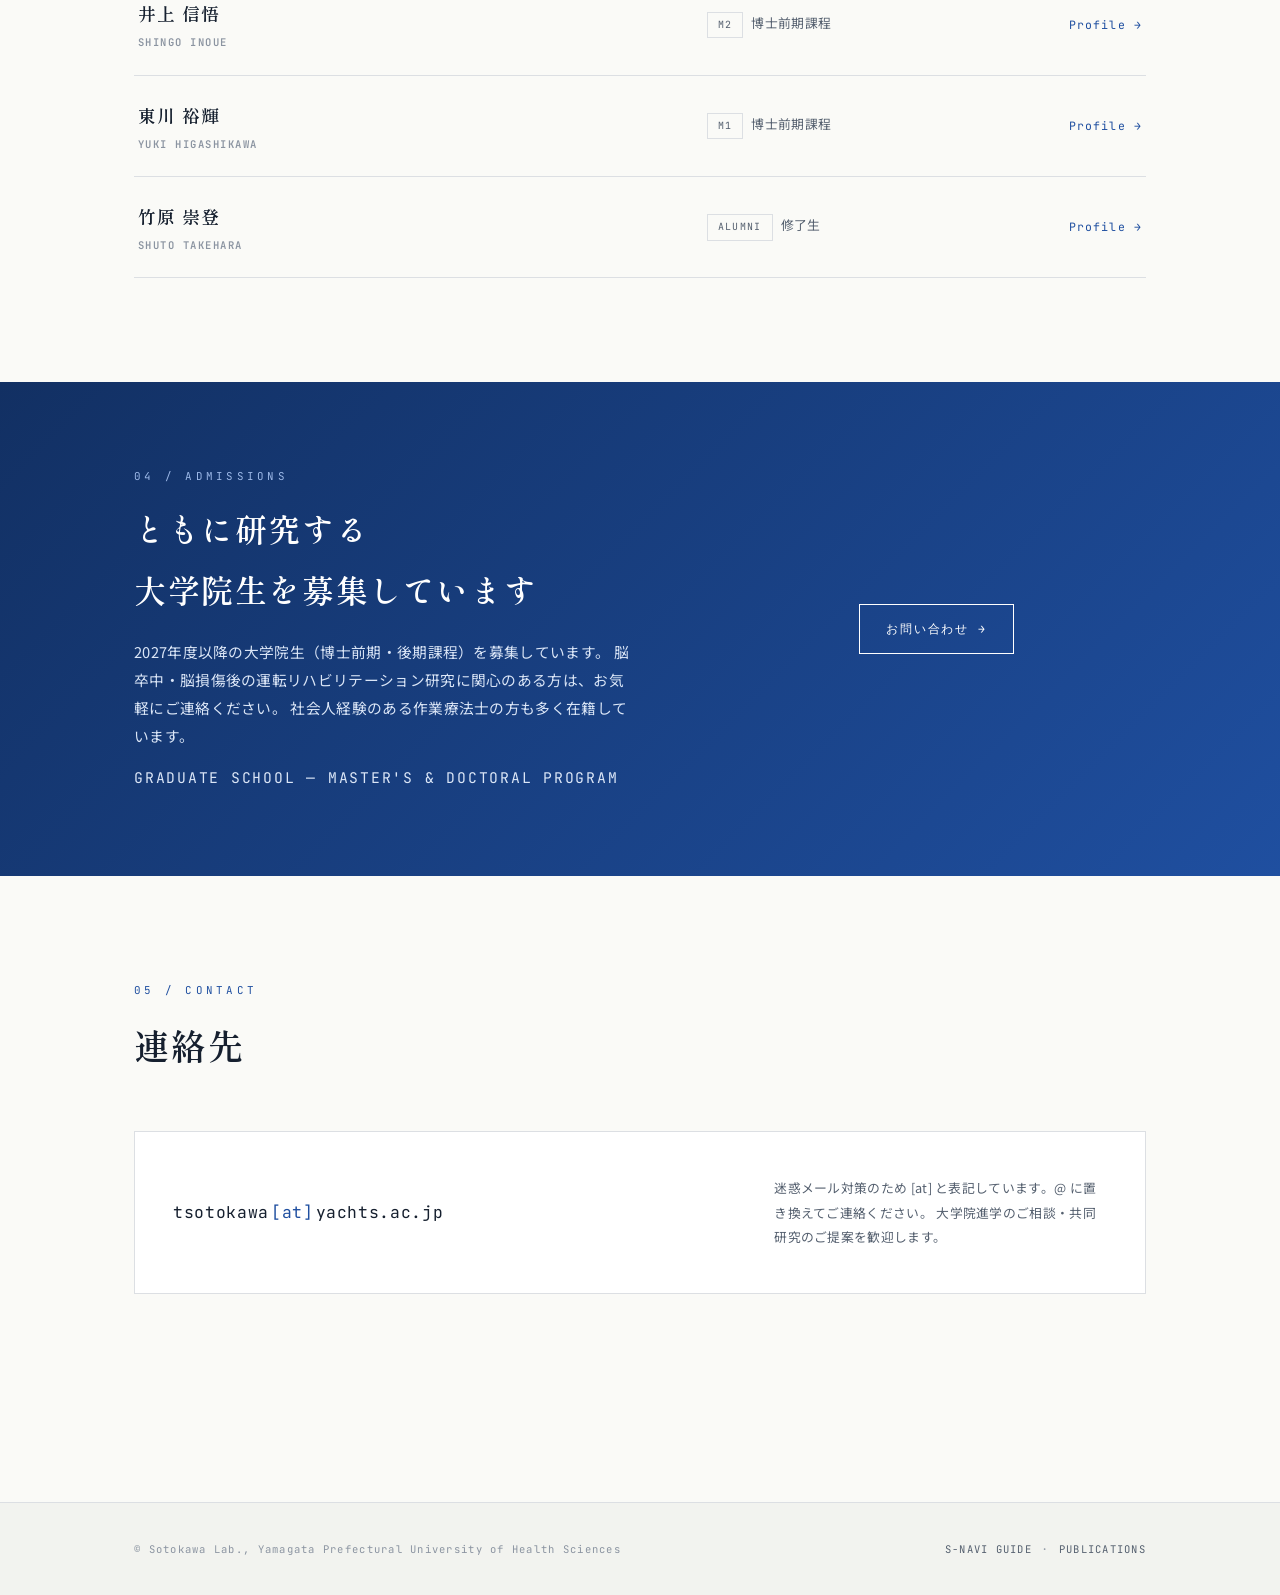
==== commit f6cc00fa: "News欄に黒木さんの論文掲載を追加 日本安全運転医療学会誌（電子版）6(1):50-55, 2026。直近3件を維持するため 最古項目（研究室業績を更新しました）をアーカイブへ移動。  Co-Aut" ====
--- a/index.html
+++ b/index.html
@@ -10,6 +10,7 @@
 <link href="https://fonts.googleapis.com/css2?family=Shippori+Mincho+B1:wght@400;600;700&family=Noto+Sans+JP:wght@400;500;700&family=JetBrains+Mono:ital,wght@0,400;0,500;1,400&display=swap" rel="stylesheet">
 <link rel="icon" href="favicon.svg" type="image/svg+xml">
 <link rel="stylesheet" href="css/style.css">
+<!-- Cloudflare Web Analytics --><script type='module' src='https://static.cloudflareinsights.com/beacon.min.js' data-cf-beacon='{"token": "5a925c10706942b486a56f85b7e37d30"}'></script><!-- End Cloudflare Web Analytics -->
 </head>
 <body>
 
@@ -66,6 +67,10 @@
   </div>
   <ul class="news-list reveal">
     <li>
+      <span class="news-date">2026.07.25</span>
+      <span class="news-body"><a href="http://js-safedrmd.jp/kangou/pdf/kangou_6-1/14.pdf">黒木清孝さん（M2）の論文が <i>日本安全運転医療学会誌（電子版）</i> に掲載されました</a></span>
+    </li>
+    <li>
       <span class="news-date">2026.03.27</span>
       <span class="news-body"><a href="https://www.tandfonline.com/eprint/IPPAYUHFFEUCVNZJGW8H/full?target=10.1080/02699052.2026.2617467">久保田純平さん（D2）の論文が <i>Brain Injury</i> に掲載されました</a></span>
     </li>
@@ -73,14 +78,14 @@
       <span class="news-date">2026.02.21</span>
       <span class="news-body">森松千夏さん（D1）が第10回運転と作業療法学会にて最優秀演題賞を受賞しました 🏆</span>
     </li>
-    <li>
-      <span class="news-date">2026.02.21</span>
-      <span class="news-body">研究室業績を更新しました</span>
-    </li>
   </ul>
   <details class="archive reveal">
     <summary>Archive — 過去のお知らせ</summary>
     <ul class="news-list">
+      <li>
+        <span class="news-date">2026.02.21</span>
+        <span class="news-body">研究室業績を更新しました</span>
+      </li>
       <li>
         <span class="news-date">2025.04.22</span>
         <span class="news-body"><a href="https://pmc.ncbi.nlm.nih.gov/articles/PMC12008731/">竹原崇登さん（D3）の論文が <i>Cureus Journal of Medical Science</i> に掲載されました</a></span>
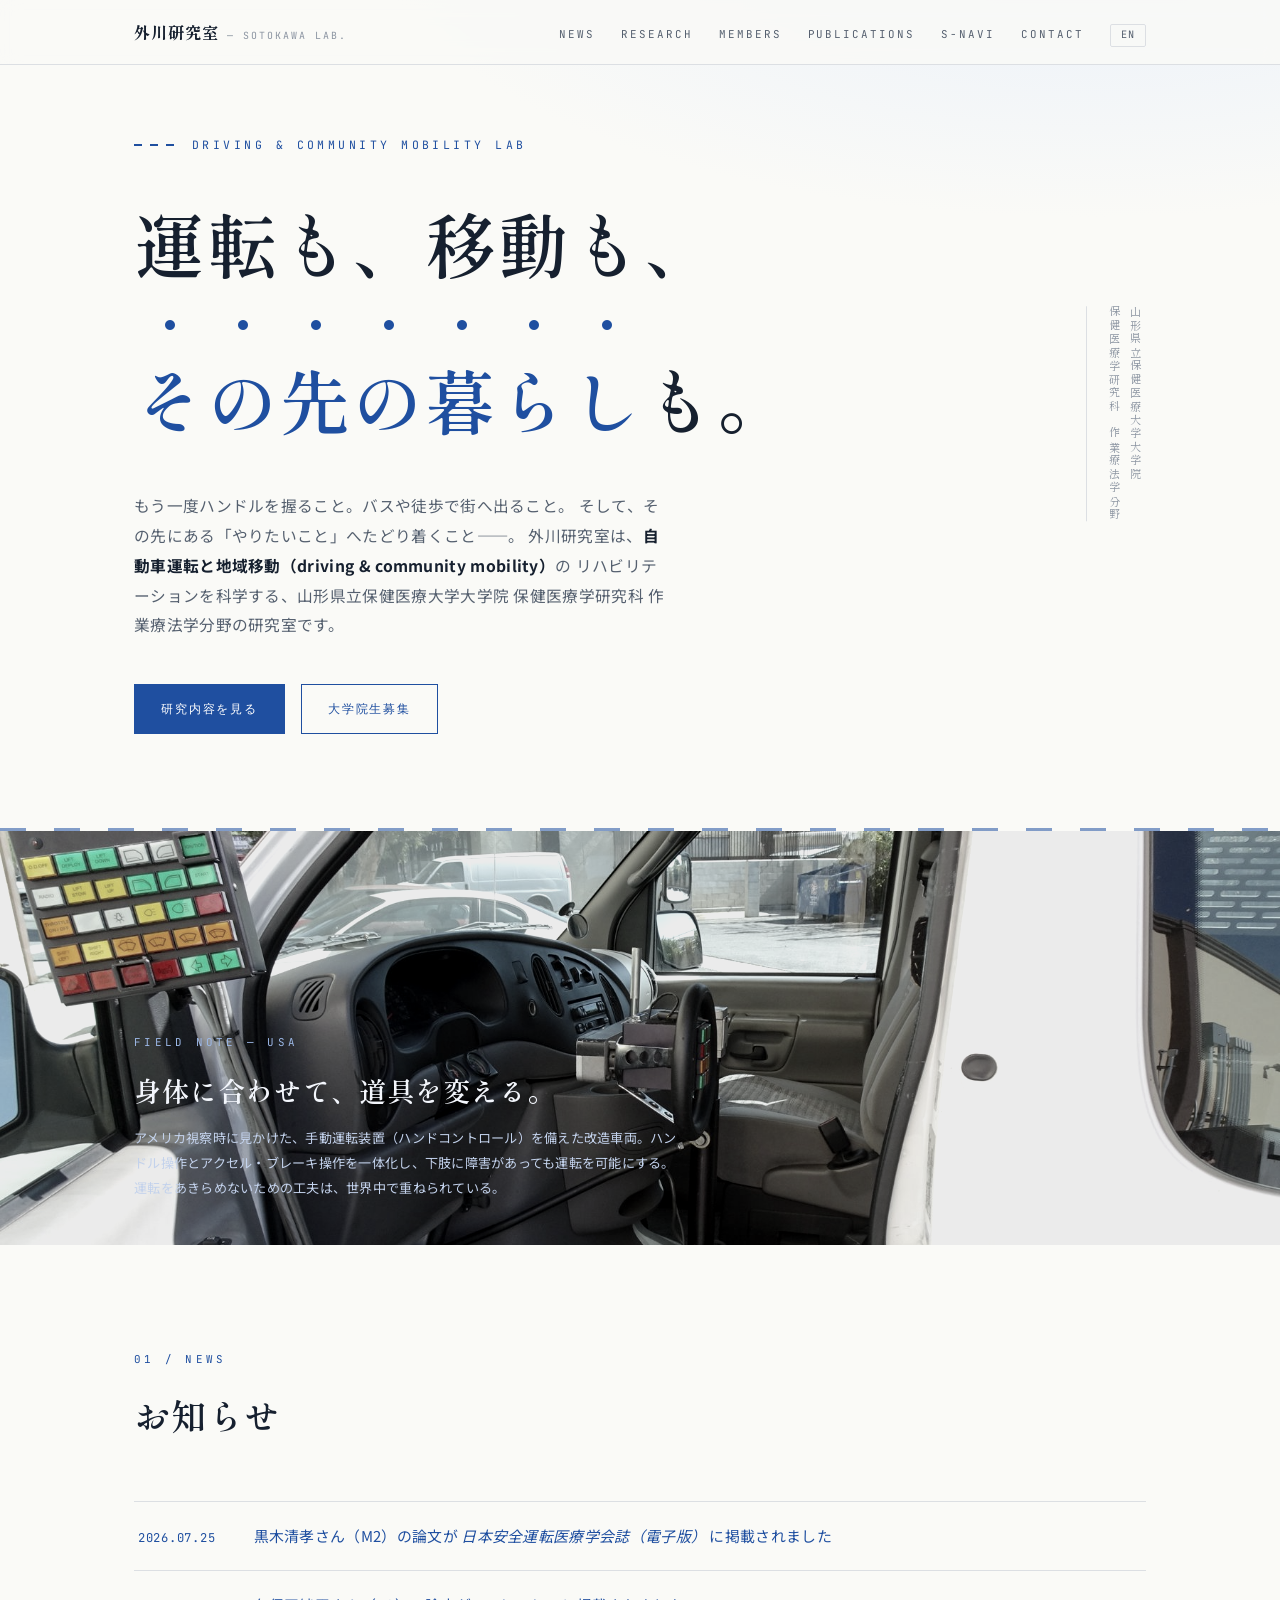
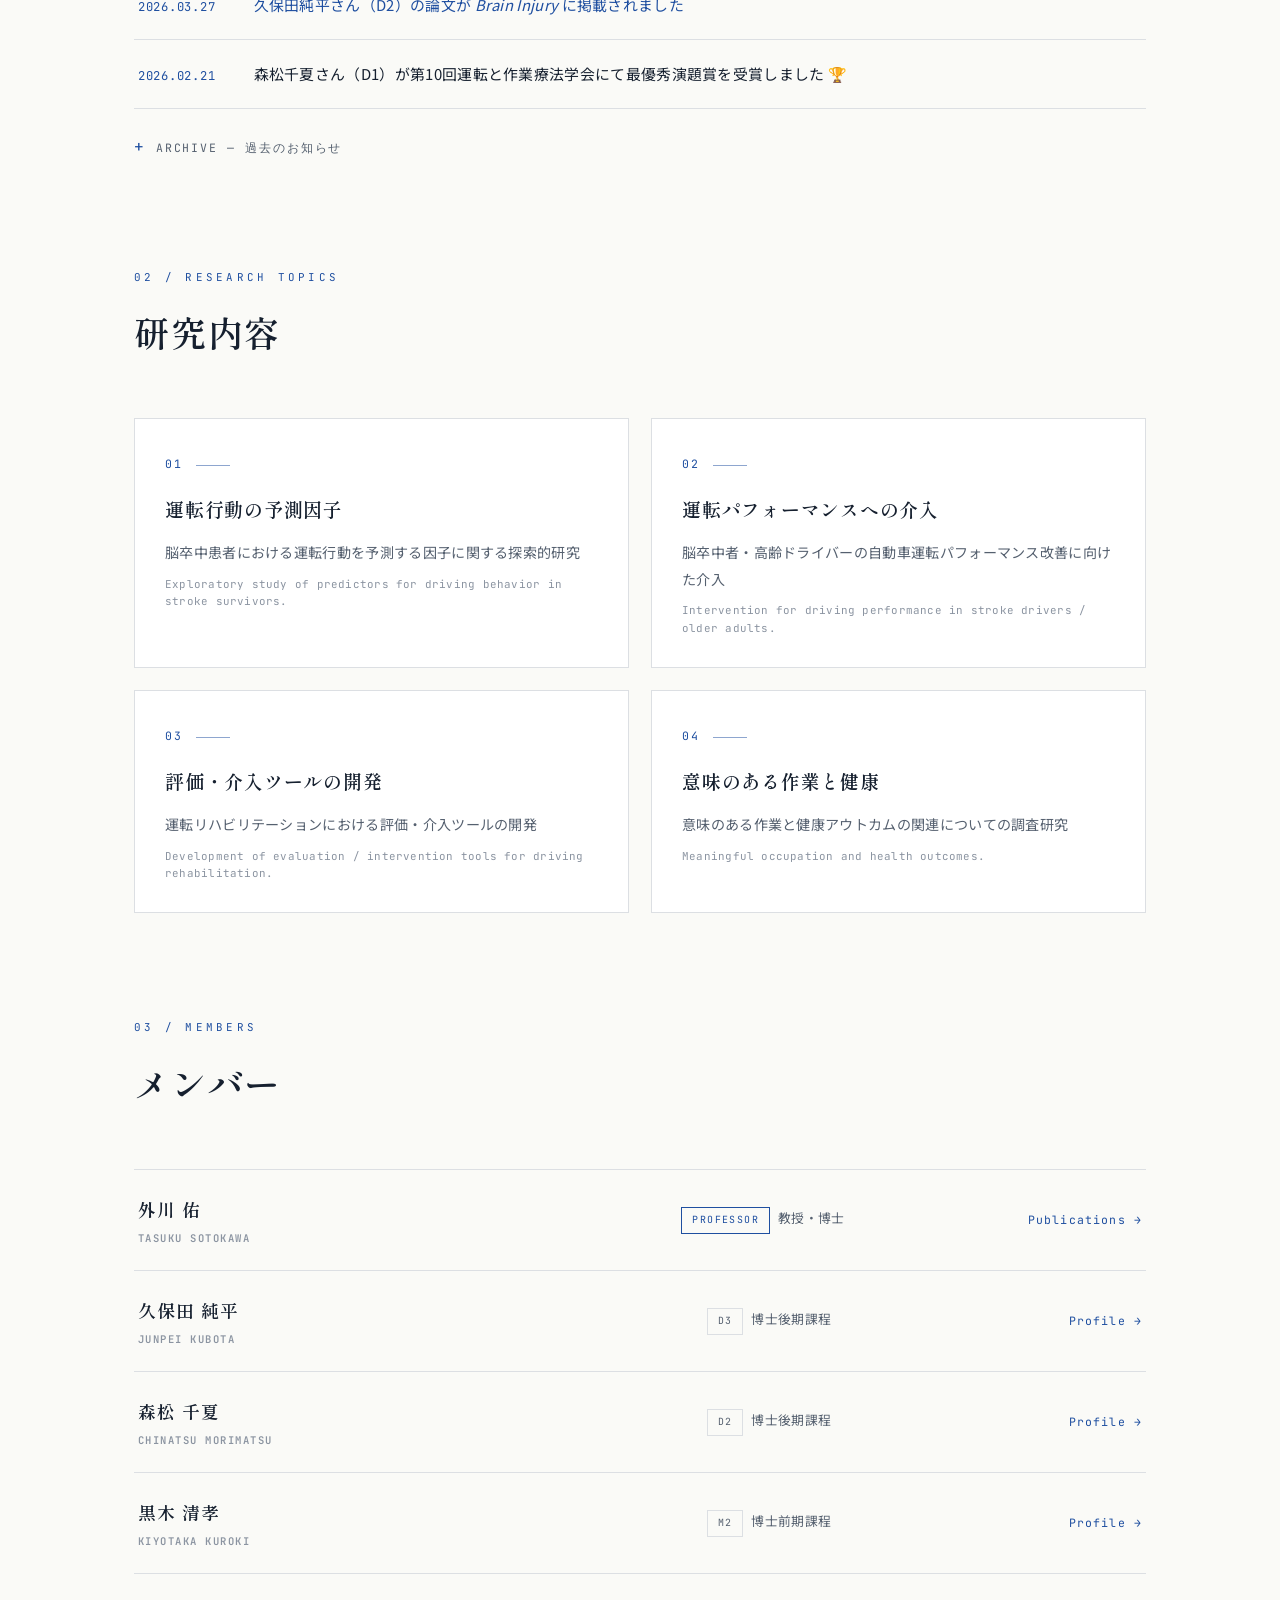
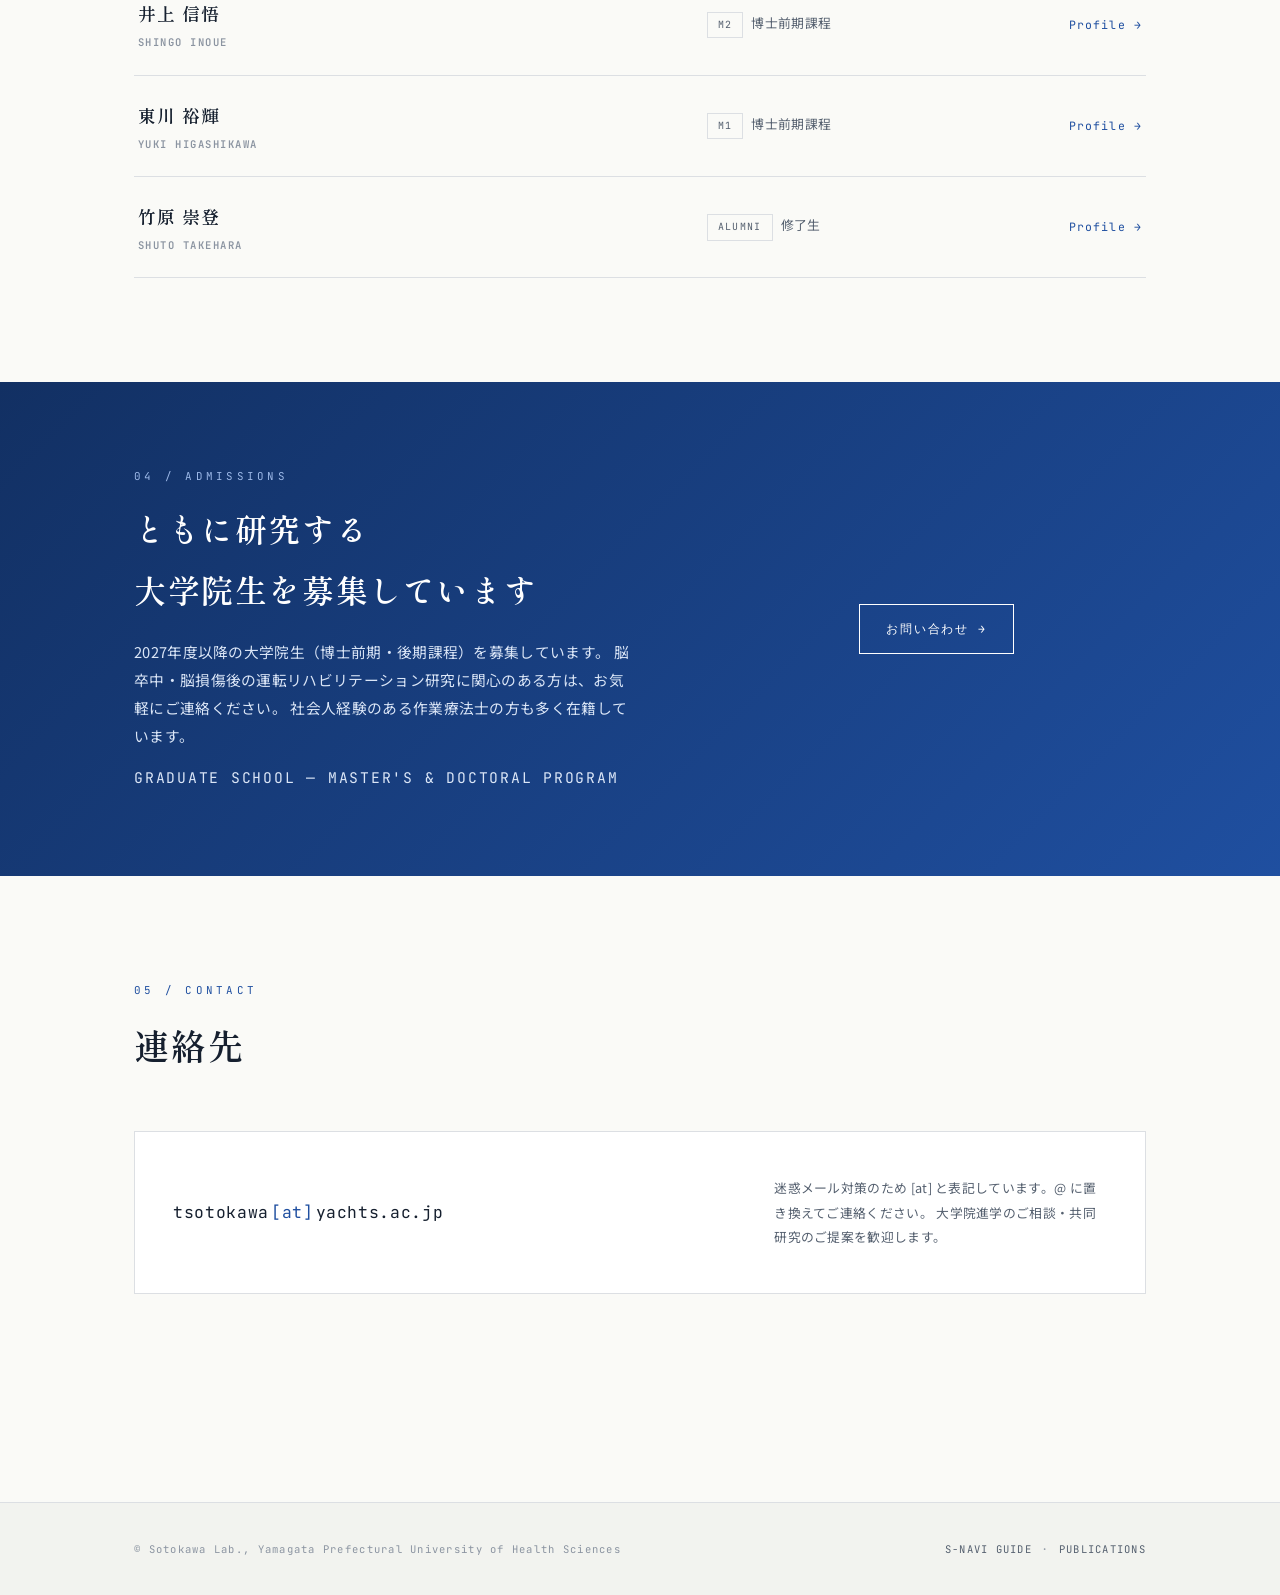
==== commit 645e94f3: "サイト全体に日本語/英語トグルを実装 - ナビ右端にJP/ENトグルボタンを追加（全10ページ）。localStorageで   言語設定を記憶し、ページ遷移後も維持 - 実装方式：各要素をlang=" ====
--- a/index.html
+++ b/index.html
@@ -24,6 +24,7 @@
       <li><a href="publications.html">Publications</a></li>
       <li><a href="snavi.html">S-Navi</a></li>
       <li><a href="#contact">Contact</a></li>
+      <li><button id="lang-toggle" class="lang-toggle" type="button" aria-label="Switch language">EN</button></li>
     </ul>
   </div>
 </nav>
@@ -32,18 +33,33 @@
 <header class="hero">
   <div class="hero-inner">
     <p class="hero-label rise">Driving &amp; Community Mobility Lab</p>
-    <h1 class="hero-title rise">運転も、移動も、<br><em>その先の暮らし</em>も。</h1>
+    <h1 class="hero-title rise">
+      <span lang="ja">運転も、移動も、<br><em>その先の暮らし</em>も。</span>
+      <span lang="en" hidden>Driving. Mobility.<br>And <em>the life that follows</em>.</span>
+    </h1>
     <p class="hero-lede rise">
-      もう一度ハンドルを握ること。バスや徒歩で街へ出ること。
-      そして、その先にある「やりたいこと」へたどり着くこと——。
-      外川研究室は、<strong>自動車運転と地域移動（driving &amp; community mobility）</strong>の
-      リハビリテーションを科学する、山形県立保健医療大学大学院 保健医療学研究科 作業療法学分野の研究室です。
+      <span lang="ja">
+        もう一度ハンドルを握ること。バスや徒歩で街へ出ること。
+        そして、その先にある「やりたいこと」へたどり着くこと——。
+        外川研究室は、<strong>自動車運転と地域移動（driving &amp; community mobility）</strong>の
+        リハビリテーションを科学する、山形県立保健医療大学大学院 保健医療学研究科 作業療法学分野の研究室です。
+      </span>
+      <span lang="en" hidden>
+        Getting back behind the wheel. Getting out into the community by bus or on foot.
+        And reaching whatever comes after that——the things people actually want to do.
+        The Sotokawa Lab studies the rehabilitation of <strong>driving and community mobility</strong>
+        as part of the Graduate School of Health Sciences, Occupational Therapy,
+        at Yamagata Prefectural University of Health Sciences.
+      </span>
     </p>
     <div class="hero-cta rise">
-      <a class="btn solid" href="#research">研究内容を見る</a>
-      <a class="btn" href="#admissions">大学院生募集</a>
-    </div>
-    <div class="hero-vertical">山形県立保健医療大学大学院<br>保健医療学研究科　作業療法学分野</div>
+      <a class="btn solid" href="#research"><span lang="ja">研究内容を見る</span><span lang="en" hidden>Our Research</span></a>
+      <a class="btn" href="#admissions"><span lang="ja">大学院生募集</span><span lang="en" hidden>Graduate Admissions</span></a>
+    </div>
+    <div class="hero-vertical">
+      <span lang="ja">山形県立保健医療大学大学院<br>保健医療学研究科　作業療法学分野</span>
+      <span lang="en" hidden>Yamagata Prefectural University<br>of Health Sciences</span>
+    </div>
   </div>
 </header>
 
@@ -54,8 +70,11 @@
   <div class="field-photo-media" style="background-image:url('img/adaptive-van-usa.jpg')" role="img" aria-label="アメリカで撮影した、手動運転装置（ハンドコントロール）を装備した改造車両の運転席"></div>
   <div class="field-photo-caption">
     <span class="sec-label">Field Note — USA</span>
-    <p>身体に合わせて、道具を変える。</p>
-    <p class="sub">アメリカ視察時に見かけた、手動運転装置（ハンドコントロール）を備えた改造車両。ハンドル操作とアクセル・ブレーキ操作を一体化し、下肢に障害があっても運転を可能にする。運転をあきらめないための工夫は、世界中で重ねられている。</p>
+    <p><span lang="ja">身体に合わせて、道具を変える。</span><span lang="en" hidden>Adapting the tool to the body.</span></p>
+    <p class="sub">
+      <span lang="ja">アメリカ視察時に見かけた、手動運転装置（ハンドコントロール）を備えた改造車両。ハンドル操作とアクセル・ブレーキ操作を一体化し、下肢に障害があっても運転を可能にする。運転をあきらめないための工夫は、世界中で重ねられている。</span>
+      <span lang="en" hidden>An adapted vehicle fitted with hand controls, seen during a research visit to the United States. By combining steering with accelerator and brake operation into a single hand-operated mechanism, it allows people with lower-limb impairments to keep driving. The effort to never give up on driving is being made all over the world.</span>
+    </p>
   </div>
 </section>
 
@@ -63,36 +82,59 @@
 <section class="section" id="news">
   <div class="sec-head reveal">
     <span class="sec-label">01 / News</span>
-    <h2 class="sec-title">お知らせ</h2>
+    <h2 class="sec-title"><span lang="ja">お知らせ</span><span lang="en" hidden>News</span></h2>
   </div>
   <ul class="news-list reveal">
     <li>
       <span class="news-date">2026.07.25</span>
-      <span class="news-body"><a href="http://js-safedrmd.jp/kangou/pdf/kangou_6-1/14.pdf">黒木清孝さん（M2）の論文が <i>日本安全運転医療学会誌（電子版）</i> に掲載されました</a></span>
+      <span class="news-body">
+        <a href="http://js-safedrmd.jp/kangou/pdf/kangou_6-1/14.pdf">
+          <span lang="ja">黒木清孝さん（M2）の論文が <i>日本安全運転医療学会誌（電子版）</i> に掲載されました</span>
+          <span lang="en" hidden>Kiyotaka Kuroki (M2) published a paper in the <i>Journal of the Japanese Association for Safe Driving Medicine (Online)</i></span>
+        </a>
+      </span>
     </li>
     <li>
       <span class="news-date">2026.03.27</span>
-      <span class="news-body"><a href="https://www.tandfonline.com/eprint/IPPAYUHFFEUCVNZJGW8H/full?target=10.1080/02699052.2026.2617467">久保田純平さん（D2）の論文が <i>Brain Injury</i> に掲載されました</a></span>
+      <span class="news-body">
+        <a href="https://www.tandfonline.com/eprint/IPPAYUHFFEUCVNZJGW8H/full?target=10.1080/02699052.2026.2617467">
+          <span lang="ja">久保田純平さん（D2）の論文が <i>Brain Injury</i> に掲載されました</span>
+          <span lang="en" hidden>Junpei Kubota (D2) published a paper in <i>Brain Injury</i></span>
+        </a>
+      </span>
     </li>
     <li>
       <span class="news-date">2026.02.21</span>
-      <span class="news-body">森松千夏さん（D1）が第10回運転と作業療法学会にて最優秀演題賞を受賞しました 🏆</span>
+      <span class="news-body">
+        <span lang="ja">森松千夏さん（D1）が第10回運転と作業療法学会にて最優秀演題賞を受賞しました 🏆</span>
+        <span lang="en" hidden>Chinatsu Morimatsu (D1) received the Best Presentation Award at the 10th Conference on Driving and Occupational Therapy 🏆</span>
+      </span>
     </li>
   </ul>
   <details class="archive reveal">
-    <summary>Archive — 過去のお知らせ</summary>
+    <summary>Archive — <span lang="ja">過去のお知らせ</span><span lang="en" hidden>Past News</span></summary>
     <ul class="news-list">
       <li>
         <span class="news-date">2026.02.21</span>
-        <span class="news-body">研究室業績を更新しました</span>
+        <span class="news-body"><span lang="ja">研究室業績を更新しました</span><span lang="en" hidden>Updated our publications list</span></span>
       </li>
       <li>
         <span class="news-date">2025.04.22</span>
-        <span class="news-body"><a href="https://pmc.ncbi.nlm.nih.gov/articles/PMC12008731/">竹原崇登さん（D3）の論文が <i>Cureus Journal of Medical Science</i> に掲載されました</a></span>
+        <span class="news-body">
+          <a href="https://pmc.ncbi.nlm.nih.gov/articles/PMC12008731/">
+            <span lang="ja">竹原崇登さん（D3）の論文が <i>Cureus Journal of Medical Science</i> に掲載されました</span>
+            <span lang="en" hidden>Shuto Takehara (D3) published a paper in <i>Cureus Journal of Medical Science</i></span>
+          </a>
+        </span>
       </li>
       <li>
         <span class="news-date">2025.02.09</span>
-        <span class="news-body"><a href="snavi-r-matching.html">RでSナビデータと神経心理検査データベースをマッチングする方法を公開しました</a></span>
+        <span class="news-body">
+          <a href="snavi-r-matching.html">
+            <span lang="ja">RでSナビデータと神経心理検査データベースをマッチングする方法を公開しました</span>
+            <span lang="en" hidden>Published a guide on matching S-Navi driving simulator data with neuropsychological test databases using R</span>
+          </a>
+        </span>
       </li>
     </ul>
   </details>
@@ -102,31 +144,31 @@
 <section class="section" id="research">
   <div class="sec-head reveal">
     <span class="sec-label">02 / Research Topics</span>
-    <h2 class="sec-title">研究内容</h2>
+    <h2 class="sec-title"><span lang="ja">研究内容</span><span lang="en" hidden>Research Topics</span></h2>
   </div>
   <div class="topics">
     <article class="topic reveal">
       <span class="topic-no">01</span>
-      <h3>運転行動の予測因子</h3>
-      <p>脳卒中患者における運転行動を予測する因子に関する探索的研究</p>
+      <h3><span lang="ja">運転行動の予測因子</span><span lang="en" hidden>Predictors of Driving Behavior</span></h3>
+      <p lang="ja">脳卒中患者における運転行動を予測する因子に関する探索的研究</p>
       <span class="en">Exploratory study of predictors for driving behavior in stroke survivors.</span>
     </article>
     <article class="topic reveal">
       <span class="topic-no">02</span>
-      <h3>運転パフォーマンスへの介入</h3>
-      <p>脳卒中者・高齢ドライバーの自動車運転パフォーマンス改善に向けた介入</p>
+      <h3><span lang="ja">運転パフォーマンスへの介入</span><span lang="en" hidden>Interventions for Driving Performance</span></h3>
+      <p lang="ja">脳卒中者・高齢ドライバーの自動車運転パフォーマンス改善に向けた介入</p>
       <span class="en">Intervention for driving performance in stroke drivers / older adults.</span>
     </article>
     <article class="topic reveal">
       <span class="topic-no">03</span>
-      <h3>評価・介入ツールの開発</h3>
-      <p>運転リハビリテーションにおける評価・介入ツールの開発</p>
+      <h3><span lang="ja">評価・介入ツールの開発</span><span lang="en" hidden>Development of Assessment &amp; Intervention Tools</span></h3>
+      <p lang="ja">運転リハビリテーションにおける評価・介入ツールの開発</p>
       <span class="en">Development of evaluation / intervention tools for driving rehabilitation.</span>
     </article>
     <article class="topic reveal">
       <span class="topic-no">04</span>
-      <h3>意味のある作業と健康</h3>
-      <p>意味のある作業と健康アウトカムの関連についての調査研究</p>
+      <h3><span lang="ja">意味のある作業と健康</span><span lang="en" hidden>Meaningful Occupation &amp; Health</span></h3>
+      <p lang="ja">意味のある作業と健康アウトカムの関連についての調査研究</p>
       <span class="en">Meaningful occupation and health outcomes.</span>
     </article>
   </div>
@@ -136,42 +178,42 @@
 <section class="section" id="members">
   <div class="sec-head reveal">
     <span class="sec-label">03 / Members</span>
-    <h2 class="sec-title">メンバー</h2>
+    <h2 class="sec-title"><span lang="ja">メンバー</span><span lang="en" hidden>Members</span></h2>
   </div>
   <div class="member-rows reveal">
     <div class="member-row">
       <div class="member-name">外川 佑<span class="romaji">Tasuku Sotokawa</span></div>
-      <div class="member-role"><span class="tag prof">Professor</span>教授・博士</div>
+      <div class="member-role"><span class="tag prof">Professor</span><span lang="ja">教授・博士</span><span lang="en" hidden>Professor, Ph.D.</span></div>
       <a class="member-link" href="publications.html">Publications →</a>
     </div>
     <div class="member-row">
       <div class="member-name">久保田 純平<span class="romaji">Junpei Kubota</span></div>
-      <div class="member-role"><span class="tag">D3</span>博士後期課程</div>
+      <div class="member-role"><span class="tag">D3</span><span lang="ja">博士後期課程</span><span lang="en" hidden>Doctoral Student</span></div>
       <a class="member-link" href="members.html#kubota">Profile →</a>
     </div>
     <div class="member-row">
       <div class="member-name">森松 千夏<span class="romaji">Chinatsu Morimatsu</span></div>
-      <div class="member-role"><span class="tag">D2</span>博士後期課程</div>
+      <div class="member-role"><span class="tag">D2</span><span lang="ja">博士後期課程</span><span lang="en" hidden>Doctoral Student</span></div>
       <a class="member-link" href="members.html#morimatsu">Profile →</a>
     </div>
     <div class="member-row">
       <div class="member-name">黒木 清孝<span class="romaji">Kiyotaka Kuroki</span></div>
-      <div class="member-role"><span class="tag">M2</span>博士前期課程</div>
+      <div class="member-role"><span class="tag">M2</span><span lang="ja">博士前期課程</span><span lang="en" hidden>Master's Student</span></div>
       <a class="member-link" href="members.html#kuroki">Profile →</a>
     </div>
     <div class="member-row">
       <div class="member-name">井上 信悟<span class="romaji">Shingo Inoue</span></div>
-      <div class="member-role"><span class="tag">M2</span>博士前期課程</div>
+      <div class="member-role"><span class="tag">M2</span><span lang="ja">博士前期課程</span><span lang="en" hidden>Master's Student</span></div>
       <a class="member-link" href="members.html#inoue">Profile →</a>
     </div>
     <div class="member-row">
       <div class="member-name">東川 裕輝<span class="romaji">Yuki Higashikawa</span></div>
-      <div class="member-role"><span class="tag">M1</span>博士前期課程</div>
+      <div class="member-role"><span class="tag">M1</span><span lang="ja">博士前期課程</span><span lang="en" hidden>Master's Student</span></div>
       <a class="member-link" href="members.html#higashikawa">Profile →</a>
     </div>
     <div class="member-row">
       <div class="member-name">竹原 崇登<span class="romaji">Shuto Takehara</span></div>
-      <div class="member-role"><span class="tag">Alumni</span>修了生</div>
+      <div class="member-role"><span class="tag">Alumni</span><span lang="ja">修了生</span><span lang="en" hidden>Alumnus</span></div>
       <a class="member-link" href="members.html#takehara">Profile →</a>
     </div>
   </div>
@@ -182,16 +224,27 @@
   <div class="admissions-inner">
     <div class="reveal">
       <span class="sec-label">04 / Admissions</span>
-      <h2>ともに研究する<br>大学院生を募集しています</h2>
+      <h2>
+        <span lang="ja">ともに研究する<br>大学院生を募集しています</span>
+        <span lang="en" hidden>Join Us as a<br>Graduate Researcher</span>
+      </h2>
       <p>
-        2027年度以降の大学院生（博士前期・後期課程）を募集しています。
-        脳卒中・脳損傷後の運転リハビリテーション研究に関心のある方は、お気軽にご連絡ください。
-        社会人経験のある作業療法士の方も多く在籍しています。
+        <span lang="ja">
+          2027年度以降の大学院生（博士前期・後期課程）を募集しています。
+          脳卒中・脳損傷後の運転リハビリテーション研究に関心のある方は、お気軽にご連絡ください。
+          社会人経験のある作業療法士の方も多く在籍しています。
+        </span>
+        <span lang="en" hidden>
+          We are recruiting graduate students (Master's and Doctoral programs) starting in AY2027 onward.
+          If you are interested in research on driving rehabilitation after stroke or brain injury,
+          please feel free to get in touch. Many of our current students are practicing occupational
+          therapists continuing their studies alongside clinical work.
+        </span>
       </p>
       <p class="admissions-note">GRADUATE SCHOOL — MASTER'S &amp; DOCTORAL PROGRAM</p>
     </div>
     <div class="reveal" style="text-align:center;">
-      <a class="btn" href="#contact">お問い合わせ →</a>
+      <a class="btn" href="#contact"><span lang="ja">お問い合わせ →</span><span lang="en" hidden>Contact Us →</span></a>
     </div>
   </div>
 </div>
@@ -200,15 +253,21 @@
 <section class="section" id="contact">
   <div class="sec-head reveal">
     <span class="sec-label">05 / Contact</span>
-    <h2 class="sec-title">連絡先</h2>
+    <h2 class="sec-title"><span lang="ja">連絡先</span><span lang="en" hidden>Contact</span></h2>
   </div>
   <div class="contact-box reveal">
     <div>
       <div class="contact-mail" id="mail">tsotokawa<span class="at">[at]</span>yachts.ac.jp</div>
     </div>
     <p class="contact-note">
-      迷惑メール対策のため [at] と表記しています。@ に置き換えてご連絡ください。
-      大学院進学のご相談・共同研究のご提案を歓迎します。
+      <span lang="ja">
+        迷惑メール対策のため [at] と表記しています。@ に置き換えてご連絡ください。
+        大学院進学のご相談・共同研究のご提案を歓迎します。
+      </span>
+      <span lang="en" hidden>
+        Written as [at] to prevent spam — please replace it with @ when contacting us.
+        We welcome inquiries about graduate admissions and proposals for collaborative research.
+      </span>
     </p>
   </div>
 </section>
--- a/css/style.css
+++ b/css/style.css
@@ -83,6 +83,14 @@
 .nav-links a:hover, .nav-links a.active {
   color: var(--blue); border-bottom-color: var(--blue); text-decoration: none;
 }
+.lang-toggle {
+  font-family: var(--mono); font-size: .64rem; letter-spacing: .12em;
+  color: var(--ink-2); text-transform: uppercase; white-space: nowrap;
+  padding: 3px 10px; border: 1px solid var(--line); background: transparent;
+  cursor: pointer; border-radius: 2px; line-height: 1.4;
+}
+.lang-toggle:hover { color: var(--blue); border-color: var(--blue); }
+[lang][hidden] { display: none !important; }
 @media (max-width: 720px) {
   .nav-links { gap: 14px; }
   .nav-links a { font-size: .6rem; letter-spacing: .08em; }
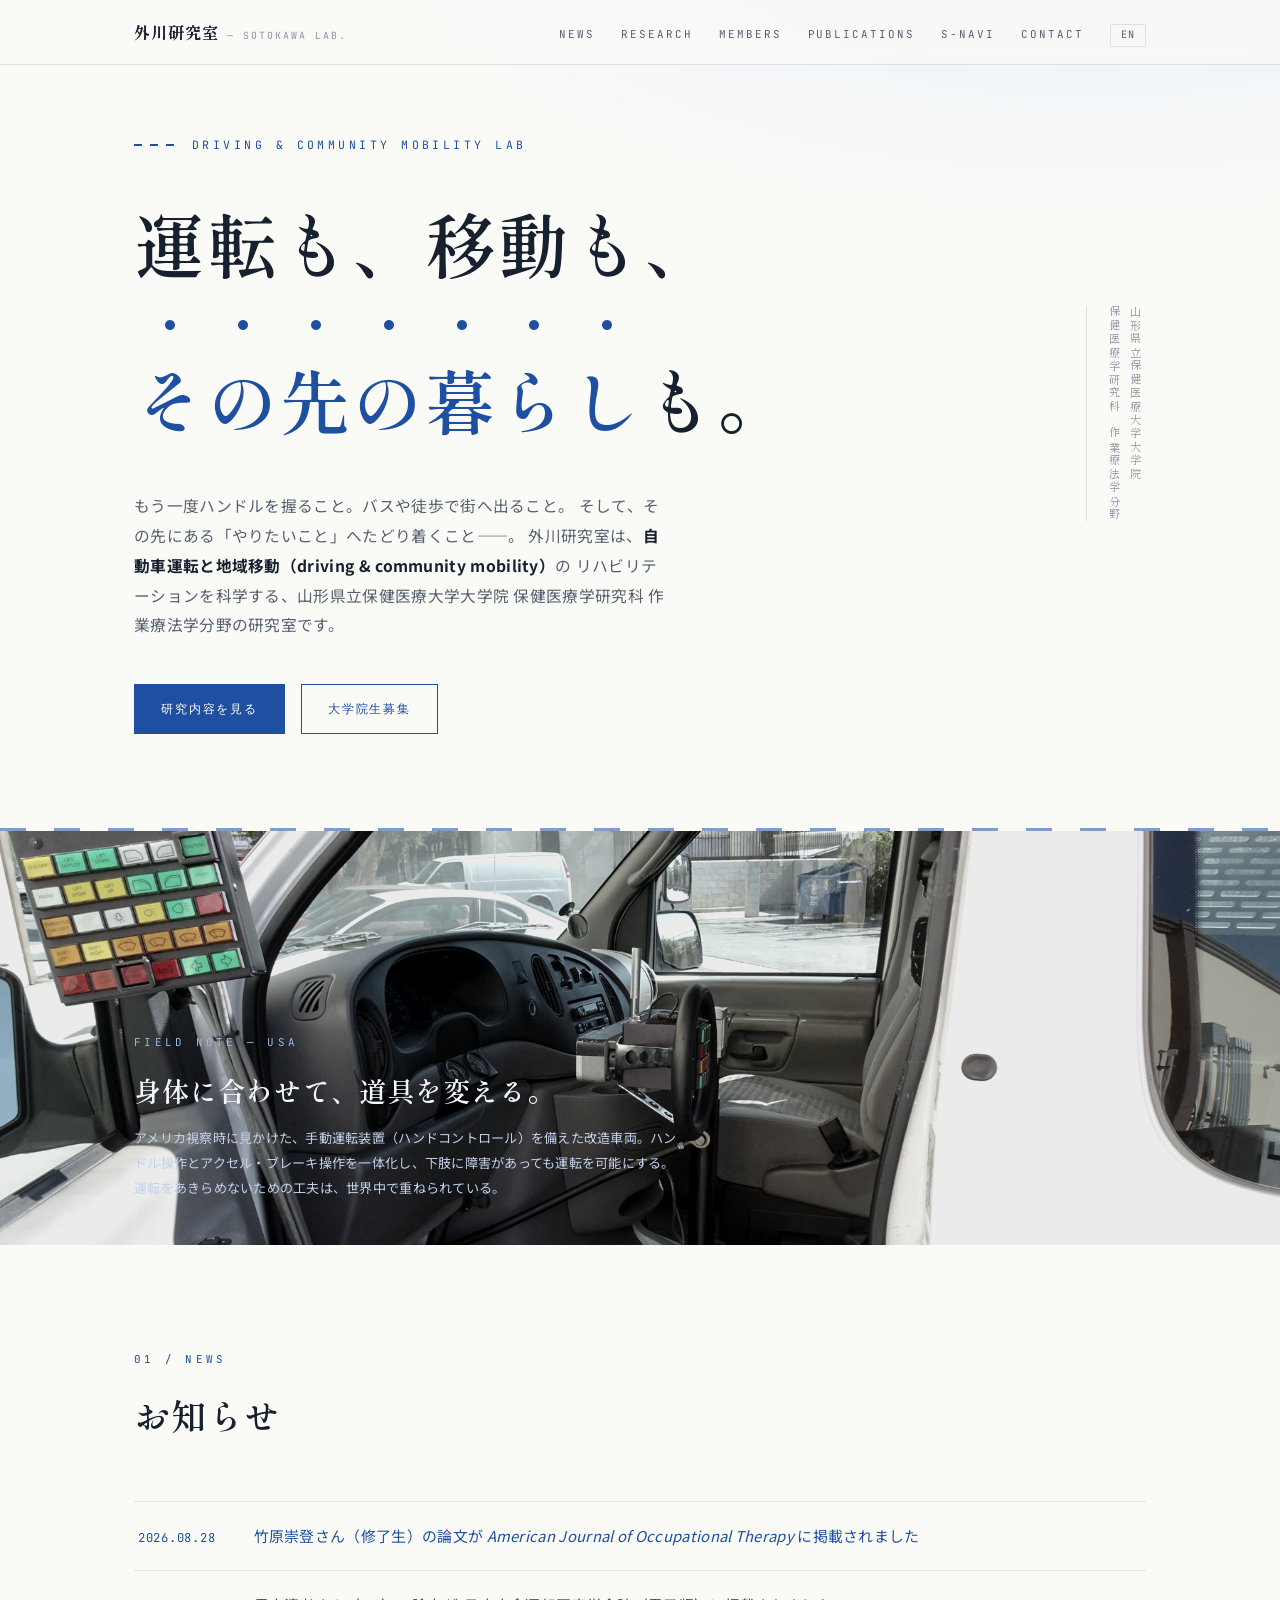
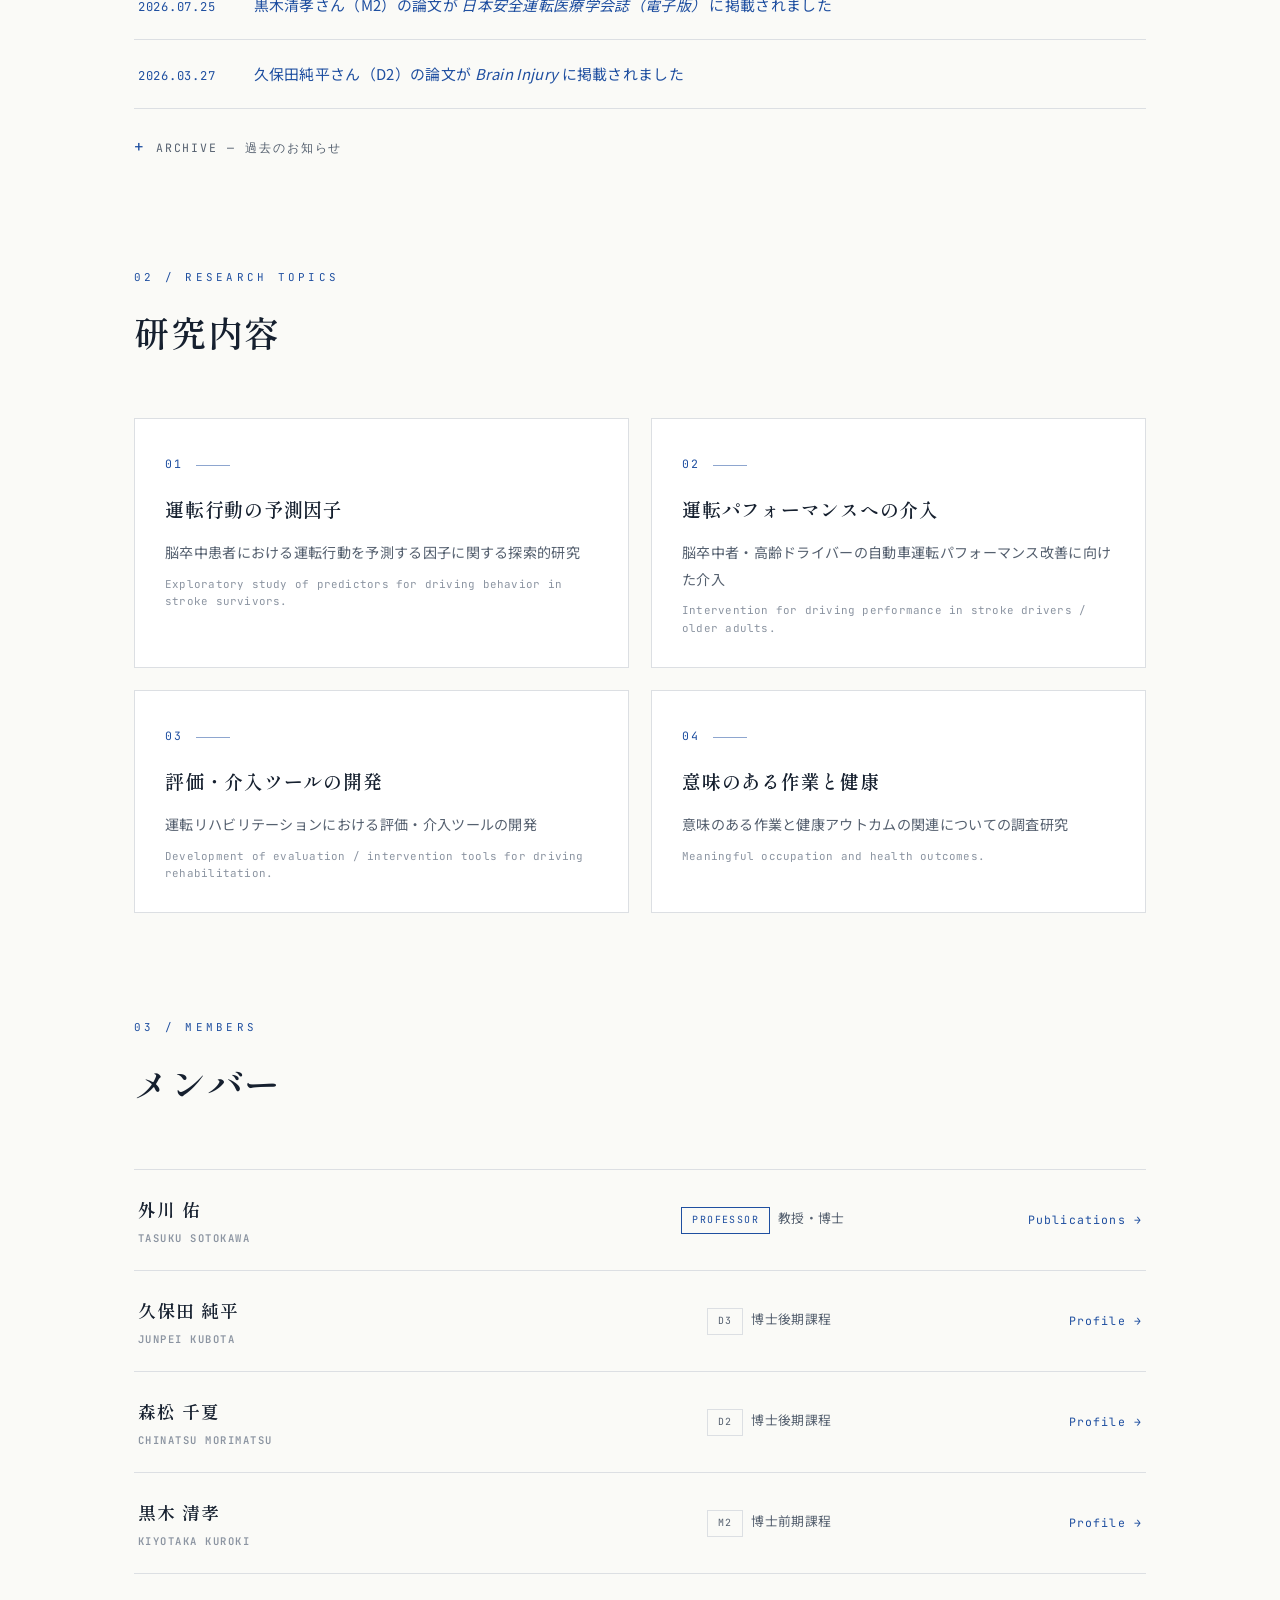
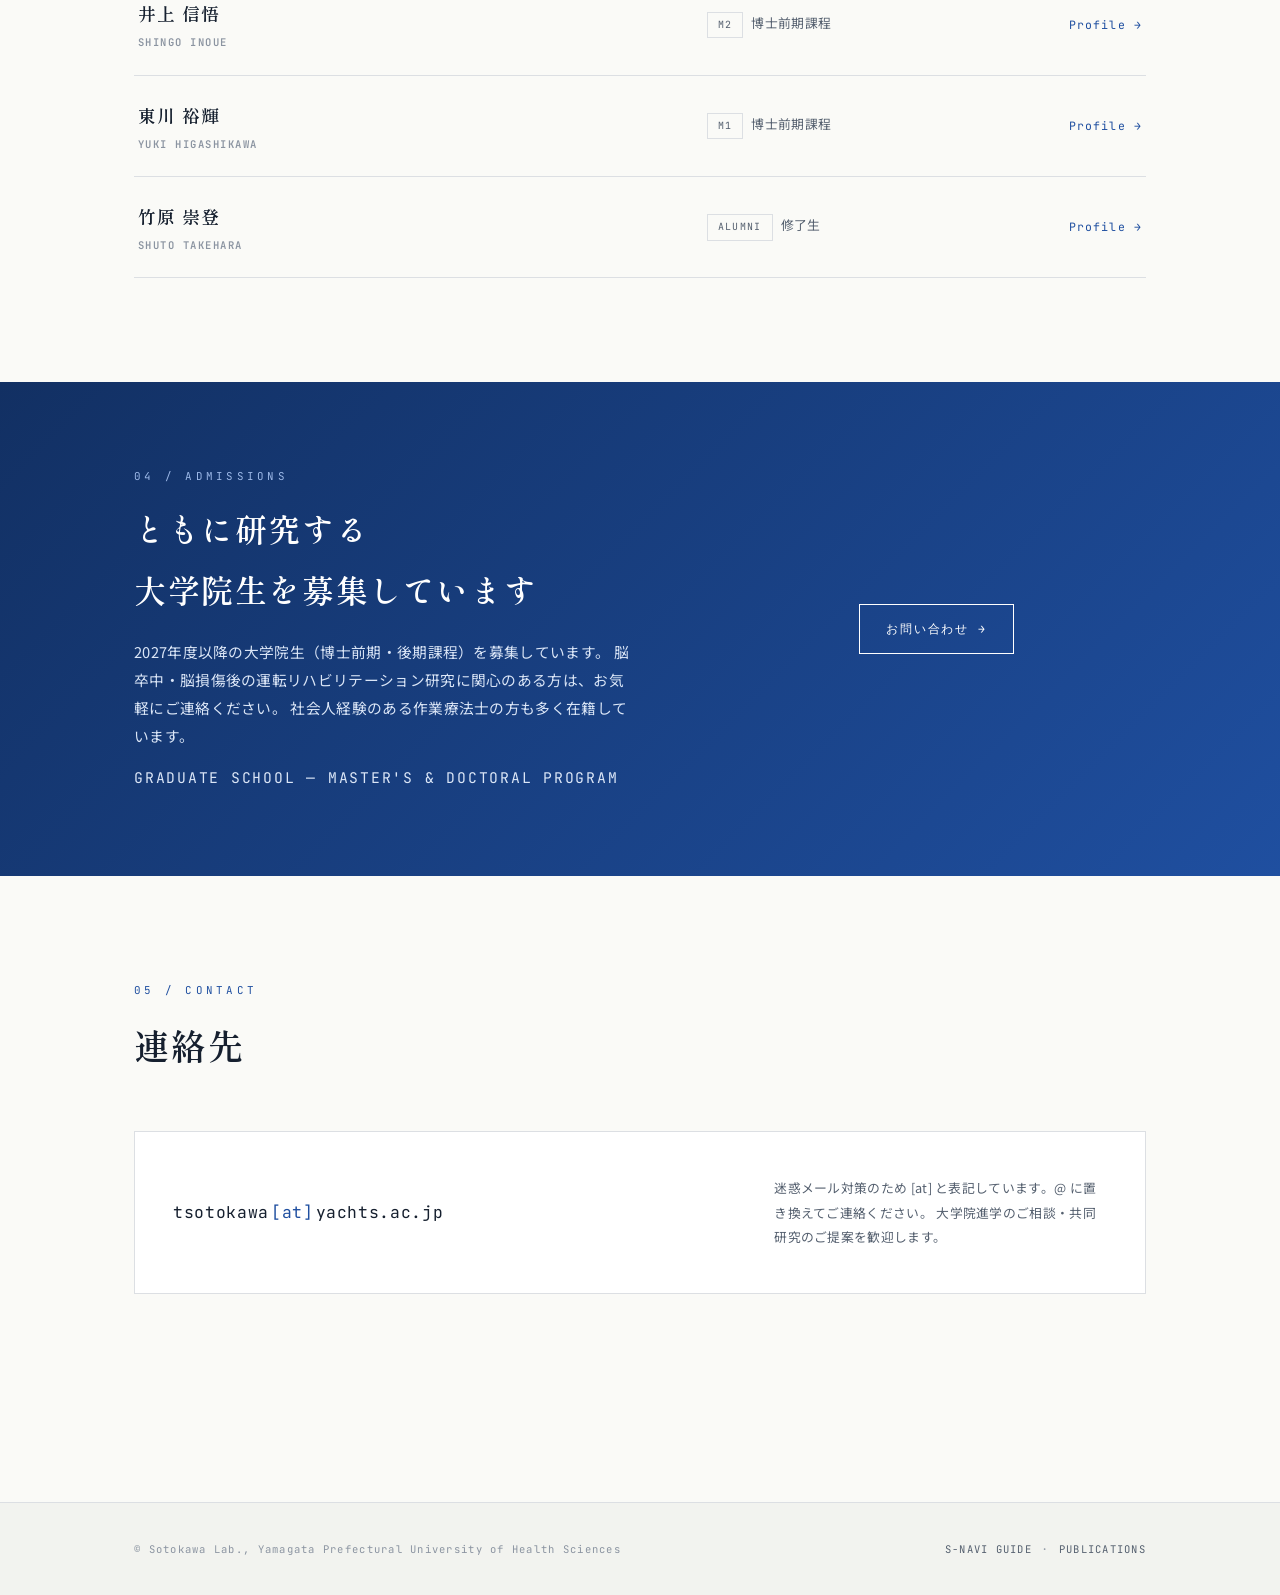
==== commit aabe2afb: "Add Takehara AJOT paper (Longitudinal Associations of Driving Status and Occupational Dysfunction, p" ====
--- a/index.html
+++ b/index.html
@@ -9,14 +9,14 @@
 <link rel="preconnect" href="https://fonts.gstatic.com" crossorigin>
 <link href="https://fonts.googleapis.com/css2?family=Shippori+Mincho+B1:wght@400;600;700&family=Noto+Sans+JP:wght@400;500;700&family=JetBrains+Mono:ital,wght@0,400;0,500;1,400&display=swap" rel="stylesheet">
 <link rel="icon" href="favicon.svg" type="image/svg+xml">
-<link rel="stylesheet" href="css/style.css">
+<link rel="stylesheet" href="css/style.css?v=202607281140">
 <!-- Cloudflare Web Analytics --><script type='module' src='https://static.cloudflareinsights.com/beacon.min.js' data-cf-beacon='{"token": "5a925c10706942b486a56f85b7e37d30"}'></script><!-- End Cloudflare Web Analytics -->
 </head>
 <body>
 
 <nav class="nav">
   <div class="nav-inner">
-    <a class="nav-brand" href="index.html">外川研究室<span class="brand-en"> — SOTOKAWA LAB.</span></a>
+    <a class="nav-brand" href="index.html"><span data-i18n="ja">外川研究室<span class="brand-en"> — SOTOKAWA LAB.</span></span><span data-i18n="en" hidden>Sotokawa Lab.</span></a>
     <ul class="nav-links">
       <li><a href="#news">News</a></li>
       <li><a href="#research">Research</a></li>
@@ -34,17 +34,17 @@
   <div class="hero-inner">
     <p class="hero-label rise">Driving &amp; Community Mobility Lab</p>
     <h1 class="hero-title rise">
-      <span lang="ja">運転も、移動も、<br><em>その先の暮らし</em>も。</span>
-      <span lang="en" hidden>Driving. Mobility.<br>And <em>the life that follows</em>.</span>
+      <span data-i18n="ja">運転も、移動も、<br><em>その先の暮らし</em>も。</span>
+      <span data-i18n="en" hidden>Driving. Mobility.<br>And <em>the life that follows</em>.</span>
     </h1>
     <p class="hero-lede rise">
-      <span lang="ja">
+      <span data-i18n="ja">
         もう一度ハンドルを握ること。バスや徒歩で街へ出ること。
         そして、その先にある「やりたいこと」へたどり着くこと——。
         外川研究室は、<strong>自動車運転と地域移動（driving &amp; community mobility）</strong>の
         リハビリテーションを科学する、山形県立保健医療大学大学院 保健医療学研究科 作業療法学分野の研究室です。
       </span>
-      <span lang="en" hidden>
+      <span data-i18n="en" hidden>
         Getting back behind the wheel. Getting out into the community by bus or on foot.
         And reaching whatever comes after that——the things people actually want to do.
         The Sotokawa Lab studies the rehabilitation of <strong>driving and community mobility</strong>
@@ -53,12 +53,12 @@
       </span>
     </p>
     <div class="hero-cta rise">
-      <a class="btn solid" href="#research"><span lang="ja">研究内容を見る</span><span lang="en" hidden>Our Research</span></a>
-      <a class="btn" href="#admissions"><span lang="ja">大学院生募集</span><span lang="en" hidden>Graduate Admissions</span></a>
+      <a class="btn solid" href="#research"><span data-i18n="ja">研究内容を見る</span><span data-i18n="en" hidden>Our Research</span></a>
+      <a class="btn" href="#admissions"><span data-i18n="ja">大学院生募集</span><span data-i18n="en" hidden>Graduate Admissions</span></a>
     </div>
     <div class="hero-vertical">
-      <span lang="ja">山形県立保健医療大学大学院<br>保健医療学研究科　作業療法学分野</span>
-      <span lang="en" hidden>Yamagata Prefectural University<br>of Health Sciences</span>
+      <span data-i18n="ja">山形県立保健医療大学大学院<br>保健医療学研究科　作業療法学分野</span>
+      <span data-i18n="en" hidden>Yamagata Prefectural University<br>of Health Sciences</span>
     </div>
   </div>
 </header>
@@ -70,10 +70,10 @@
   <div class="field-photo-media" style="background-image:url('img/adaptive-van-usa.jpg')" role="img" aria-label="アメリカで撮影した、手動運転装置（ハンドコントロール）を装備した改造車両の運転席"></div>
   <div class="field-photo-caption">
     <span class="sec-label">Field Note — USA</span>
-    <p><span lang="ja">身体に合わせて、道具を変える。</span><span lang="en" hidden>Adapting the tool to the body.</span></p>
+    <p><span data-i18n="ja">身体に合わせて、道具を変える。</span><span data-i18n="en" hidden>Adapting the tool to the body.</span></p>
     <p class="sub">
-      <span lang="ja">アメリカ視察時に見かけた、手動運転装置（ハンドコントロール）を備えた改造車両。ハンドル操作とアクセル・ブレーキ操作を一体化し、下肢に障害があっても運転を可能にする。運転をあきらめないための工夫は、世界中で重ねられている。</span>
-      <span lang="en" hidden>An adapted vehicle fitted with hand controls, seen during a research visit to the United States. By combining steering with accelerator and brake operation into a single hand-operated mechanism, it allows people with lower-limb impairments to keep driving. The effort to never give up on driving is being made all over the world.</span>
+      <span data-i18n="ja">アメリカ視察時に見かけた、手動運転装置（ハンドコントロール）を備えた改造車両。ハンドル操作とアクセル・ブレーキ操作を一体化し、下肢に障害があっても運転を可能にする。運転をあきらめないための工夫は、世界中で重ねられている。</span>
+      <span data-i18n="en" hidden>An adapted vehicle fitted with hand controls, seen during a research visit to the United States. By combining steering with accelerator and brake operation into a single hand-operated mechanism, it allows people with lower-limb impairments to keep driving. The effort to never give up on driving is being made all over the world.</span>
     </p>
   </div>
 </section>
@@ -82,15 +82,24 @@
 <section class="section" id="news">
   <div class="sec-head reveal">
     <span class="sec-label">01 / News</span>
-    <h2 class="sec-title"><span lang="ja">お知らせ</span><span lang="en" hidden>News</span></h2>
+    <h2 class="sec-title"><span data-i18n="ja">お知らせ</span><span data-i18n="en" hidden>News</span></h2>
   </div>
   <ul class="news-list reveal">
+    <li>
+      <span class="news-date">2026.08.28</span>
+      <span class="news-body">
+        <a href="https://doi.org/10.1177/19437676261478046">
+          <span data-i18n="ja">竹原崇登さん（修了生）の論文が <i>American Journal of Occupational Therapy</i> に掲載されました</span>
+          <span data-i18n="en" hidden>Shuto Takehara (Alumnus) published a paper in the <i>American Journal of Occupational Therapy</i></span>
+        </a>
+      </span>
+    </li>
     <li>
       <span class="news-date">2026.07.25</span>
       <span class="news-body">
         <a href="http://js-safedrmd.jp/kangou/pdf/kangou_6-1/14.pdf">
-          <span lang="ja">黒木清孝さん（M2）の論文が <i>日本安全運転医療学会誌（電子版）</i> に掲載されました</span>
-          <span lang="en" hidden>Kiyotaka Kuroki (M2) published a paper in the <i>Journal of the Japanese Association for Safe Driving Medicine (Online)</i></span>
+          <span data-i18n="ja">黒木清孝さん（M2）の論文が <i>日本安全運転医療学会誌（電子版）</i> に掲載されました</span>
+          <span data-i18n="en" hidden>Kiyotaka Kuroki (M2) published a paper in the <i>Journal of the Japanese Association for Safe Driving Medicine (Online)</i></span>
         </a>
       </span>
     </li>
@@ -98,32 +107,32 @@
       <span class="news-date">2026.03.27</span>
       <span class="news-body">
         <a href="https://www.tandfonline.com/eprint/IPPAYUHFFEUCVNZJGW8H/full?target=10.1080/02699052.2026.2617467">
-          <span lang="ja">久保田純平さん（D2）の論文が <i>Brain Injury</i> に掲載されました</span>
-          <span lang="en" hidden>Junpei Kubota (D2) published a paper in <i>Brain Injury</i></span>
+          <span data-i18n="ja">久保田純平さん（D2）の論文が <i>Brain Injury</i> に掲載されました</span>
+          <span data-i18n="en" hidden>Junpei Kubota (D2) published a paper in <i>Brain Injury</i></span>
         </a>
-      </span>
-    </li>
-    <li>
-      <span class="news-date">2026.02.21</span>
-      <span class="news-body">
-        <span lang="ja">森松千夏さん（D1）が第10回運転と作業療法学会にて最優秀演題賞を受賞しました 🏆</span>
-        <span lang="en" hidden>Chinatsu Morimatsu (D1) received the Best Presentation Award at the 10th Conference on Driving and Occupational Therapy 🏆</span>
       </span>
     </li>
   </ul>
   <details class="archive reveal">
-    <summary>Archive — <span lang="ja">過去のお知らせ</span><span lang="en" hidden>Past News</span></summary>
+    <summary>Archive — <span data-i18n="ja">過去のお知らせ</span><span data-i18n="en" hidden>Past News</span></summary>
     <ul class="news-list">
       <li>
         <span class="news-date">2026.02.21</span>
-        <span class="news-body"><span lang="ja">研究室業績を更新しました</span><span lang="en" hidden>Updated our publications list</span></span>
+        <span class="news-body">
+          <span data-i18n="ja">森松千夏さん（D1）が第10回運転と作業療法学会にて最優秀演題賞を受賞しました 🏆</span>
+          <span data-i18n="en" hidden>Chinatsu Morimatsu (D1) received the Best Presentation Award at the 10th Conference on Driving and Occupational Therapy 🏆</span>
+        </span>
+      </li>
+      <li>
+        <span class="news-date">2026.02.21</span>
+        <span class="news-body"><span data-i18n="ja">研究室業績を更新しました</span><span data-i18n="en" hidden>Updated our publications list</span></span>
       </li>
       <li>
         <span class="news-date">2025.04.22</span>
         <span class="news-body">
           <a href="https://pmc.ncbi.nlm.nih.gov/articles/PMC12008731/">
-            <span lang="ja">竹原崇登さん（D3）の論文が <i>Cureus Journal of Medical Science</i> に掲載されました</span>
-            <span lang="en" hidden>Shuto Takehara (D3) published a paper in <i>Cureus Journal of Medical Science</i></span>
+            <span data-i18n="ja">竹原崇登さん（D3）の論文が <i>Cureus Journal of Medical Science</i> に掲載されました</span>
+            <span data-i18n="en" hidden>Shuto Takehara (D3) published a paper in <i>Cureus Journal of Medical Science</i></span>
           </a>
         </span>
       </li>
@@ -131,8 +140,8 @@
         <span class="news-date">2025.02.09</span>
         <span class="news-body">
           <a href="snavi-r-matching.html">
-            <span lang="ja">RでSナビデータと神経心理検査データベースをマッチングする方法を公開しました</span>
-            <span lang="en" hidden>Published a guide on matching S-Navi driving simulator data with neuropsychological test databases using R</span>
+            <span data-i18n="ja">RでSナビデータと神経心理検査データベースをマッチングする方法を公開しました</span>
+            <span data-i18n="en" hidden>Published a guide on matching S-Navi driving simulator data with neuropsychological test databases using R</span>
           </a>
         </span>
       </li>
@@ -144,31 +153,31 @@
 <section class="section" id="research">
   <div class="sec-head reveal">
     <span class="sec-label">02 / Research Topics</span>
-    <h2 class="sec-title"><span lang="ja">研究内容</span><span lang="en" hidden>Research Topics</span></h2>
+    <h2 class="sec-title"><span data-i18n="ja">研究内容</span><span data-i18n="en" hidden>Research Topics</span></h2>
   </div>
   <div class="topics">
     <article class="topic reveal">
       <span class="topic-no">01</span>
-      <h3><span lang="ja">運転行動の予測因子</span><span lang="en" hidden>Predictors of Driving Behavior</span></h3>
-      <p lang="ja">脳卒中患者における運転行動を予測する因子に関する探索的研究</p>
+      <h3><span data-i18n="ja">運転行動の予測因子</span><span data-i18n="en" hidden>Predictors of Driving Behavior</span></h3>
+      <p data-i18n="ja">脳卒中患者における運転行動を予測する因子に関する探索的研究</p>
       <span class="en">Exploratory study of predictors for driving behavior in stroke survivors.</span>
     </article>
     <article class="topic reveal">
       <span class="topic-no">02</span>
-      <h3><span lang="ja">運転パフォーマンスへの介入</span><span lang="en" hidden>Interventions for Driving Performance</span></h3>
-      <p lang="ja">脳卒中者・高齢ドライバーの自動車運転パフォーマンス改善に向けた介入</p>
+      <h3><span data-i18n="ja">運転パフォーマンスへの介入</span><span data-i18n="en" hidden>Interventions for Driving Performance</span></h3>
+      <p data-i18n="ja">脳卒中者・高齢ドライバーの自動車運転パフォーマンス改善に向けた介入</p>
       <span class="en">Intervention for driving performance in stroke drivers / older adults.</span>
     </article>
     <article class="topic reveal">
       <span class="topic-no">03</span>
-      <h3><span lang="ja">評価・介入ツールの開発</span><span lang="en" hidden>Development of Assessment &amp; Intervention Tools</span></h3>
-      <p lang="ja">運転リハビリテーションにおける評価・介入ツールの開発</p>
+      <h3><span data-i18n="ja">評価・介入ツールの開発</span><span data-i18n="en" hidden>Development of Assessment &amp; Intervention Tools</span></h3>
+      <p data-i18n="ja">運転リハビリテーションにおける評価・介入ツールの開発</p>
       <span class="en">Development of evaluation / intervention tools for driving rehabilitation.</span>
     </article>
     <article class="topic reveal">
       <span class="topic-no">04</span>
-      <h3><span lang="ja">意味のある作業と健康</span><span lang="en" hidden>Meaningful Occupation &amp; Health</span></h3>
-      <p lang="ja">意味のある作業と健康アウトカムの関連についての調査研究</p>
+      <h3><span data-i18n="ja">意味のある作業と健康</span><span data-i18n="en" hidden>Meaningful Occupation &amp; Health</span></h3>
+      <p data-i18n="ja">意味のある作業と健康アウトカムの関連についての調査研究</p>
       <span class="en">Meaningful occupation and health outcomes.</span>
     </article>
   </div>
@@ -178,42 +187,42 @@
 <section class="section" id="members">
   <div class="sec-head reveal">
     <span class="sec-label">03 / Members</span>
-    <h2 class="sec-title"><span lang="ja">メンバー</span><span lang="en" hidden>Members</span></h2>
+    <h2 class="sec-title"><span data-i18n="ja">メンバー</span><span data-i18n="en" hidden>Members</span></h2>
   </div>
   <div class="member-rows reveal">
     <div class="member-row">
       <div class="member-name">外川 佑<span class="romaji">Tasuku Sotokawa</span></div>
-      <div class="member-role"><span class="tag prof">Professor</span><span lang="ja">教授・博士</span><span lang="en" hidden>Professor, Ph.D.</span></div>
+      <div class="member-role"><span class="tag prof">Professor</span><span data-i18n="ja">教授・博士</span><span data-i18n="en" hidden>Professor, Ph.D.</span></div>
       <a class="member-link" href="publications.html">Publications →</a>
     </div>
     <div class="member-row">
       <div class="member-name">久保田 純平<span class="romaji">Junpei Kubota</span></div>
-      <div class="member-role"><span class="tag">D3</span><span lang="ja">博士後期課程</span><span lang="en" hidden>Doctoral Student</span></div>
+      <div class="member-role"><span class="tag">D3</span><span data-i18n="ja">博士後期課程</span><span data-i18n="en" hidden>Doctoral Student</span></div>
       <a class="member-link" href="members.html#kubota">Profile →</a>
     </div>
     <div class="member-row">
       <div class="member-name">森松 千夏<span class="romaji">Chinatsu Morimatsu</span></div>
-      <div class="member-role"><span class="tag">D2</span><span lang="ja">博士後期課程</span><span lang="en" hidden>Doctoral Student</span></div>
+      <div class="member-role"><span class="tag">D2</span><span data-i18n="ja">博士後期課程</span><span data-i18n="en" hidden>Doctoral Student</span></div>
       <a class="member-link" href="members.html#morimatsu">Profile →</a>
     </div>
     <div class="member-row">
       <div class="member-name">黒木 清孝<span class="romaji">Kiyotaka Kuroki</span></div>
-      <div class="member-role"><span class="tag">M2</span><span lang="ja">博士前期課程</span><span lang="en" hidden>Master's Student</span></div>
+      <div class="member-role"><span class="tag">M2</span><span data-i18n="ja">博士前期課程</span><span data-i18n="en" hidden>Master's Student</span></div>
       <a class="member-link" href="members.html#kuroki">Profile →</a>
     </div>
     <div class="member-row">
       <div class="member-name">井上 信悟<span class="romaji">Shingo Inoue</span></div>
-      <div class="member-role"><span class="tag">M2</span><span lang="ja">博士前期課程</span><span lang="en" hidden>Master's Student</span></div>
+      <div class="member-role"><span class="tag">M2</span><span data-i18n="ja">博士前期課程</span><span data-i18n="en" hidden>Master's Student</span></div>
       <a class="member-link" href="members.html#inoue">Profile →</a>
     </div>
     <div class="member-row">
       <div class="member-name">東川 裕輝<span class="romaji">Yuki Higashikawa</span></div>
-      <div class="member-role"><span class="tag">M1</span><span lang="ja">博士前期課程</span><span lang="en" hidden>Master's Student</span></div>
+      <div class="member-role"><span class="tag">M1</span><span data-i18n="ja">博士前期課程</span><span data-i18n="en" hidden>Master's Student</span></div>
       <a class="member-link" href="members.html#higashikawa">Profile →</a>
     </div>
     <div class="member-row">
       <div class="member-name">竹原 崇登<span class="romaji">Shuto Takehara</span></div>
-      <div class="member-role"><span class="tag">Alumni</span><span lang="ja">修了生</span><span lang="en" hidden>Alumnus</span></div>
+      <div class="member-role"><span class="tag">Alumni</span><span data-i18n="ja">修了生</span><span data-i18n="en" hidden>Alumnus</span></div>
       <a class="member-link" href="members.html#takehara">Profile →</a>
     </div>
   </div>
@@ -225,16 +234,16 @@
     <div class="reveal">
       <span class="sec-label">04 / Admissions</span>
       <h2>
-        <span lang="ja">ともに研究する<br>大学院生を募集しています</span>
-        <span lang="en" hidden>Join Us as a<br>Graduate Researcher</span>
+        <span data-i18n="ja">ともに研究する<br>大学院生を募集しています</span>
+        <span data-i18n="en" hidden>Join Us as a<br>Graduate Researcher</span>
       </h2>
       <p>
-        <span lang="ja">
+        <span data-i18n="ja">
           2027年度以降の大学院生（博士前期・後期課程）を募集しています。
           脳卒中・脳損傷後の運転リハビリテーション研究に関心のある方は、お気軽にご連絡ください。
           社会人経験のある作業療法士の方も多く在籍しています。
         </span>
-        <span lang="en" hidden>
+        <span data-i18n="en" hidden>
           We are recruiting graduate students (Master's and Doctoral programs) starting in AY2027 onward.
           If you are interested in research on driving rehabilitation after stroke or brain injury,
           please feel free to get in touch. Many of our current students are practicing occupational
@@ -244,7 +253,7 @@
       <p class="admissions-note">GRADUATE SCHOOL — MASTER'S &amp; DOCTORAL PROGRAM</p>
     </div>
     <div class="reveal" style="text-align:center;">
-      <a class="btn" href="#contact"><span lang="ja">お問い合わせ →</span><span lang="en" hidden>Contact Us →</span></a>
+      <a class="btn" href="#contact"><span data-i18n="ja">お問い合わせ →</span><span data-i18n="en" hidden>Contact Us →</span></a>
     </div>
   </div>
 </div>
@@ -253,18 +262,18 @@
 <section class="section" id="contact">
   <div class="sec-head reveal">
     <span class="sec-label">05 / Contact</span>
-    <h2 class="sec-title"><span lang="ja">連絡先</span><span lang="en" hidden>Contact</span></h2>
+    <h2 class="sec-title"><span data-i18n="ja">連絡先</span><span data-i18n="en" hidden>Contact</span></h2>
   </div>
   <div class="contact-box reveal">
     <div>
       <div class="contact-mail" id="mail">tsotokawa<span class="at">[at]</span>yachts.ac.jp</div>
     </div>
     <p class="contact-note">
-      <span lang="ja">
+      <span data-i18n="ja">
         迷惑メール対策のため [at] と表記しています。@ に置き換えてご連絡ください。
         大学院進学のご相談・共同研究のご提案を歓迎します。
       </span>
-      <span lang="en" hidden>
+      <span data-i18n="en" hidden>
         Written as [at] to prevent spam — please replace it with @ when contacting us.
         We welcome inquiries about graduate admissions and proposals for collaborative research.
       </span>
@@ -279,6 +288,6 @@
   </div>
 </footer>
 
-<script src="js/main.js"></script>
+<script src="js/main.js?v=202607281140"></script>
 </body>
 </html>
--- a/css/style.css
+++ b/css/style.css
@@ -90,7 +90,7 @@
   cursor: pointer; border-radius: 2px; line-height: 1.4;
 }
 .lang-toggle:hover { color: var(--blue); border-color: var(--blue); }
-[lang][hidden] { display: none !important; }
+[data-i18n][hidden] { display: none !important; }
 @media (max-width: 720px) {
   .nav-links { gap: 14px; }
   .nav-links a { font-size: .6rem; letter-spacing: .08em; }
